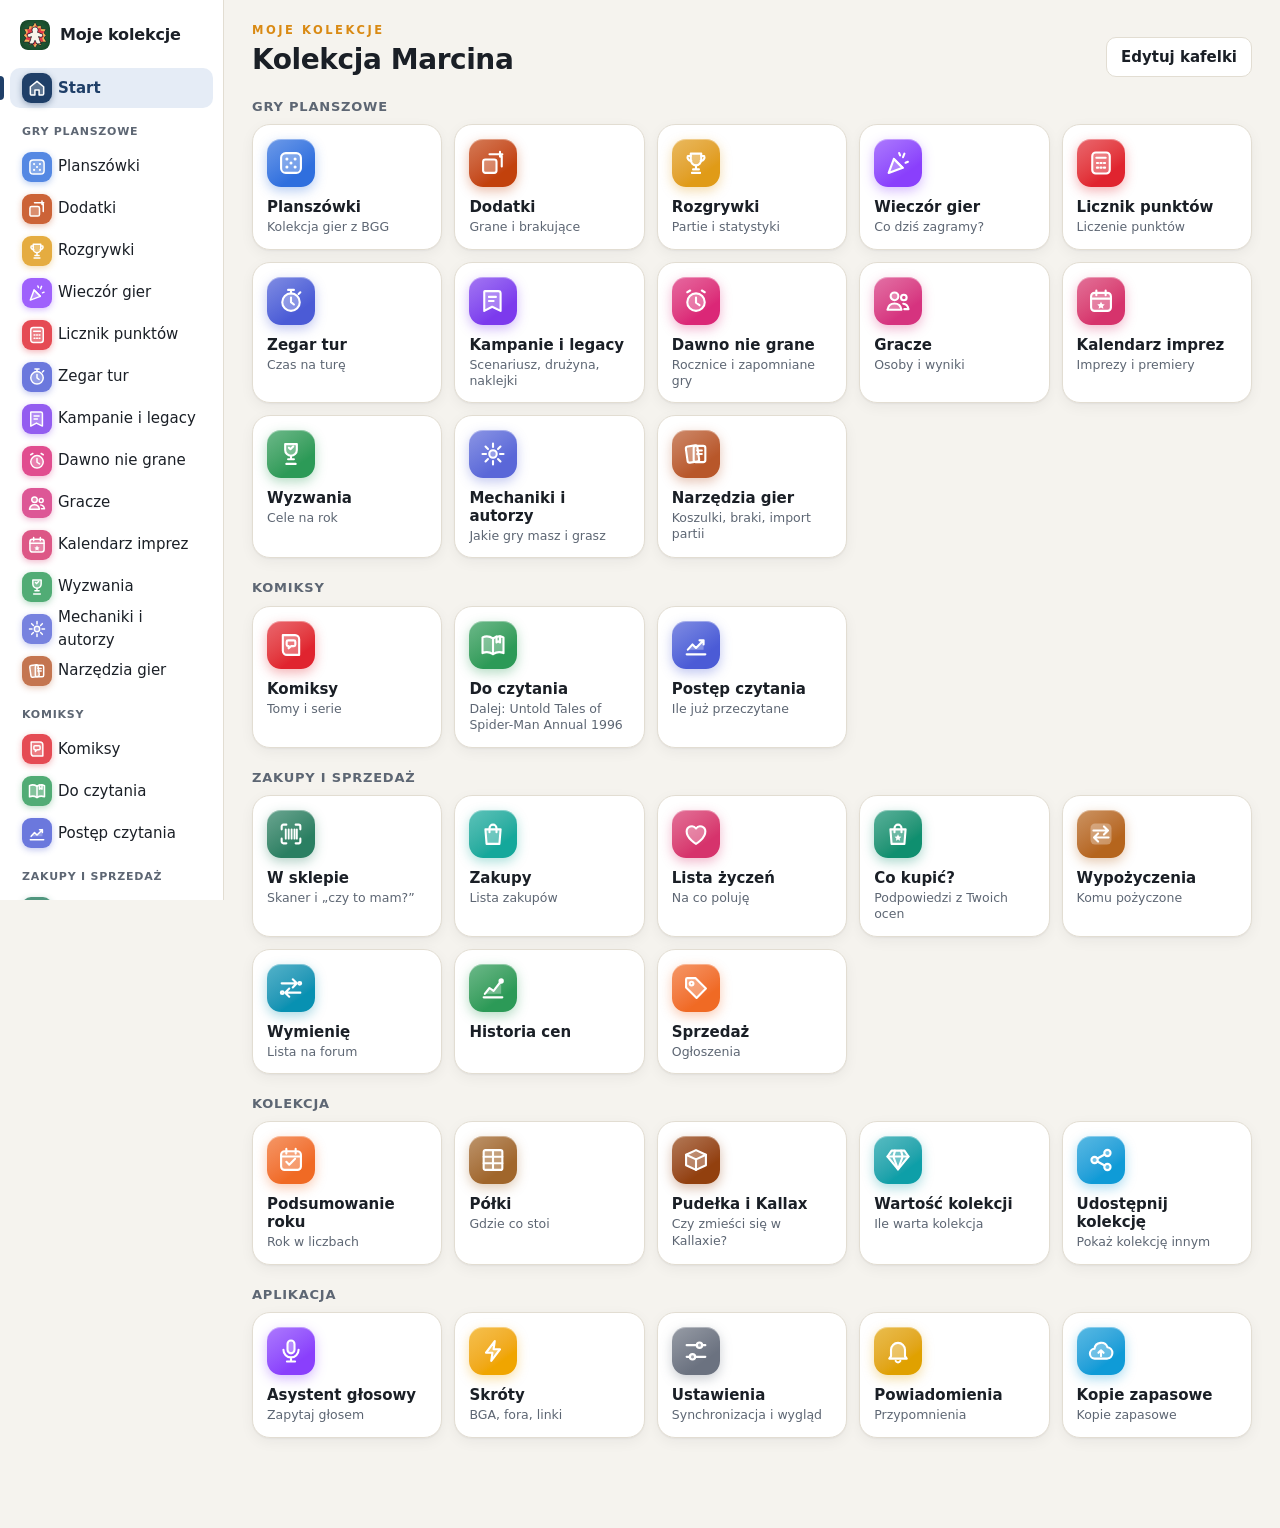
==== index.html @ d9ae36c5 "Półki: regały Anety i rozmieszczenie gier ze zdjęć (235 pudełek, 73 nowe gry) Co-Authored-By: Claude" ====
<!doctype html>
<html lang="pl">
<head>
<meta charset="utf-8">
<meta name="viewport" content="width=device-width, initial-scale=1, viewport-fit=cover">
<title>Moje kolekcje</title>
<meta name="theme-color" content="#1f3a5f">
<link rel="manifest" href="manifest.webmanifest">
<link rel="icon" href="icons/icon.svg" type="image/svg+xml">
<link rel="apple-touch-icon" href="icons/icon-192.png">
<link rel="stylesheet" href="style.css">
<script>/* Wygląd z Ustawień (core/wyglad.js): styl ikon i motyw, ustawiane przed narysowaniem strony */
try{var w=JSON.parse(localStorage.getItem('wyglad')||'{}'),h=document.documentElement;h.dataset.ikony=w.ikony||'kolor';if(w.motyw==='light'||w.motyw==='dark')h.dataset.theme=w.motyw;if(w.splash==='0')h.dataset.splash='0';}catch(e){document.documentElement.dataset.ikony='kolor';}</script>
</head>
<body>
<!-- Ekran startowy (core/splash.js): znika po 2 s -->
<div id="splash" aria-hidden="true">
  <div class="sp-wall"></div>
  <div class="sp-shade"></div>
  <div class="sp-title"><small>Moje kolekcje</small><h1><span>Kolekcja</span> <b>Marcina</b></h1><p class="sp-cnt">planszówki · komiksy</p></div>
</div>
<div id="app">
  <nav id="nav"></nav>
  <main id="main"><p class="muted">Ładowanie…</p></main>
</div>
<div id="toast"></div>

<!-- Rdzeń -->
<script src="core/ikony.js"></script>
<script src="core/db.js"></script>
<script src="core/app.js"></script>
<script src="core/sync.js"></script>
<script src="core/start.js"></script>
<script src="core/lista.js"></script>
<script src="core/okladki.js"></script>
<!-- Moduły (każdy wątek dopisuje swój plik poniżej) -->
<script src="moduly/planszowki/dane-bgg.js"></script>
<script src="moduly/tytuly/dane-tytuly.js"></script>
<script src="moduly/tytuly/tytuly.js"></script>
<script src="moduly/planszowki/planszowki.js"></script>
<script src="moduly/planszowki/bgg-dane.js"></script>
<script src="moduly/sprzedaz/sprzedaz.js"></script>
<script src="moduly/sprzedaz/sprzedaz-ui.js"></script>
<script src="moduly/komiksy/komiksy.js"></script>
<script src="moduly/komiksy/zapowiedzi.js"></script>
<script src="moduly/wieczor/dane-gracze.js"></script>
<script src="moduly/wieczor/wieczor.js"></script>
<script src="moduly/wieczor/kto-zaczyna.js"></script>
<script src="moduly/postep/postep.js"></script>
<script src="moduly/kopia/kopia.js"></script>
<script src="moduly/sklep/skaner.js"></script>
<script src="moduly/sklep/sklep.js"></script>
<script src="moduly/wypozyczenia/wypozyczenia.js"></script>
<script src="moduly/wartosc/wyceny.js"></script>
<script src="moduly/wartosc/wartosc.js"></script>
<script src="moduly/skroty/skroty.js"></script>
<script src="moduly/gracze/wspolne.js"></script>
<script src="moduly/gracze/gracze.js"></script>
<script src="moduly/licznik/licznik.js"></script>
<script src="moduly/zegar/zegar.js"></script>
<script src="moduly/wyzwania/wyzwania.js"></script>
<script src="moduly/podsumowanie/podsumowanie.js"></script>
<script src="moduly/polki/polki.js"></script>
<script src="moduly/polki/zdjecia.js"></script>
<script src="moduly/polki/uklad.js"></script>
<script src="moduly/wishlista/wishlista.js"></script>
<script src="moduly/powiadomienia/powiadomienia.js"></script>
<script src="moduly/widzet/widzet.js"></script>
<script src="moduly/kalendarz/kalendarz.js"></script>
<script src="moduly/przy-grze/rozmiary.js"></script>
<script src="moduly/przy-grze/aparat.js"></script>
<script src="moduly/przy-grze/import-partii.js"></script>
<script src="moduly/przy-grze/przy-grze.js"></script>
<script src="moduly/historia/historia.js"></script>
<script src="moduly/udostepnij/udostepnij.js"></script>
<script src="moduly/asystent/asystent.js"></script>
<script src="moduly/gry-plus/dane-gry.js"></script>
<script src="moduly/gry-plus/wspolne.js"></script>
<script src="moduly/gry-plus/rekomendacje.js"></script>
<script src="moduly/gry-plus/dodatki.js"></script>
<script src="moduly/gry-plus/kampanie.js"></script>
<script src="moduly/gry-plus/wymiana.js"></script>
<script src="moduly/gry-plus/przypomnienia.js"></script>
<script src="moduly/gry-plus/pudelka.js"></script>
<script src="moduly/gry-plus/ciemny-stol.js"></script>
<!-- /Moduły -->
<script src="core/wyglad.js"></script>
<script src="core/splash.js"></script>
<script src="core/przewijanie.js"></script>
<script>App.start();</script>
</body>
</html>
---- style.css ----
/* Moje kolekcje – wspólny wygląd (system projektowy).
 * Kolory i rozmiary są w zmiennych poniżej – moduły używają klas: card, row, primary, ghost,
 * muted, grid, tile, list/li, chip, badge, toolbar, seg, tabs, stats/stat, tbl, empty.
 * Na końcu pliku jest „warstwa ujednolicająca” dla stylów wstrzykiwanych przez moduły
 * (kx-* w komiksach, .spr w sprzedaży), żeby wszystko wyglądało spójnie i działało w trybie ciemnym. */
:root {
  --bg: #f5f3ee; --surface: #ffffff; --surface2: #efece5; --text: #1a1f26; --muted: #5d6673; --line: #e2ddd2;
  --accent: #1f3f68; --accent-soft: #e5ecf6; --on-accent: #ffffff;
  --accent-2: #d98a14; --accent-2-soft: #fbefd9;
  --ok: #2c7a47; --ok-soft: #d3ebc2; --on-ok: #ffffff; --bad: #b3412e; --bad-soft: #f7e1dc;
  --radius: 14px; --radius-s: 10px;
  --shadow: 0 1px 2px rgba(20,25,35,.05), 0 4px 14px rgba(20,25,35,.05);
  --shadow-lg: 0 10px 40px rgba(20,25,35,.18);
  --tap: 40px; --nav-h: 64px;
  color-scheme: light;
}
@media (prefers-color-scheme: dark) {
  :root:not([data-theme="light"]) {
    --bg: #12161b; --surface: #1b2129; --surface2: #242c36; --text: #ebe8e1; --muted: #9ea7b2; --line: #2f3843;
    --accent: #8fb6e8; --accent-soft: #23344a; --on-accent: #0f1620;
    --accent-2: #f0b45a; --accent-2-soft: #3a2f1c;
    --ok: #6cc890; --ok-soft: #22402c; --on-ok: #0d1f14; --bad: #ec8470; --bad-soft: #43251f;
    --shadow: 0 1px 2px rgba(0,0,0,.3); --shadow-lg: 0 10px 40px rgba(0,0,0,.5);
    color-scheme: dark;
  }
}
:root[data-theme="dark"] {
  --bg: #12161b; --surface: #1b2129; --surface2: #242c36; --text: #ebe8e1; --muted: #9ea7b2; --line: #2f3843;
  --accent: #8fb6e8; --accent-soft: #23344a; --on-accent: #0f1620;
  --accent-2: #f0b45a; --accent-2-soft: #3a2f1c;
  --ok: #6cc890; --ok-soft: #22402c; --on-ok: #0d1f14; --bad: #ec8470; --bad-soft: #43251f;
  --shadow: 0 1px 2px rgba(0,0,0,.3); --shadow-lg: 0 10px 40px rgba(0,0,0,.5);
  color-scheme: dark;
}
@media (pointer: coarse) { :root { --tap: 44px; } }

* { box-sizing: border-box; }
html, body { margin: 0; height: 100%; }
body { background: var(--bg); color: var(--text); font: 15px/1.5 system-ui, -apple-system, "Segoe UI", Roboto, sans-serif; -webkit-font-smoothing: antialiased; -webkit-tap-highlight-color: transparent; }
:focus-visible { outline: 2px solid var(--accent); outline-offset: 2px; }

/* ---------- Układ i nawigacja ---------- */
#app { display: flex; min-height: 100%; }
#nav { display: flex; flex-direction: column; gap: 2px; padding: 14px 10px; background: var(--surface); border-right: 1px solid var(--line); width: 224px; position: sticky; top: 0; height: 100vh; overflow-y: auto; flex-shrink: 0; }
#nav .brand { display: flex; align-items: center; gap: 10px; padding: 6px 10px 16px; font-weight: 700; font-size: 16px; letter-spacing: -.01em; }
#nav .brand img { width: 30px; height: 30px; border-radius: 8px; }
#nav .sep { height: 1px; background: var(--line); margin: 8px 10px; }
#nav .sep + button { margin-top: 0; }
#nav .bottom { margin-top: auto; }
#nav button { display: flex; align-items: center; justify-content: flex-start; gap: 12px; border: 0; background: none; color: var(--text); min-height: var(--tap); padding: 8px 12px; border-radius: var(--radius-s); font: inherit; font-weight: 500; cursor: pointer; text-align: left; position: relative; }
#nav button:hover { background: var(--surface2); }
#nav button.active { background: var(--accent-soft); color: var(--accent); font-weight: 650; }
#nav button.active::before { content: ""; position: absolute; left: -10px; top: 8px; bottom: 8px; width: 4px; border-radius: 0 4px 4px 0; background: var(--accent); }
#nav .ico { font-size: 18px; width: 24px; text-align: center; flex-shrink: 0; }
#nav .lab-s, #nav .more, #nav .more-sheet { display: none; }
#main { flex: 1; min-width: 0; padding: 22px 28px 90px; max-width: 1280px; margin: 0 auto; }

@media (max-width: 760px) {
  #app { flex-direction: column; }
  #nav { flex-direction: row; position: fixed; bottom: 0; top: auto; left: 0; right: 0; width: 100%; height: auto; border-right: 0; border-top: 1px solid var(--line); padding: 6px 6px calc(6px + env(safe-area-inset-bottom)); z-index: 30; overflow: visible; gap: 0; background: color-mix(in srgb, var(--surface) 92%, transparent); backdrop-filter: blur(12px); -webkit-backdrop-filter: blur(12px); }
  #nav .brand, #nav .sep, #nav > button.sec { display: none; }
  #nav .more { display: flex; }
  #nav > button { flex: 1 1 0; justify-content: center; flex-direction: column; gap: 2px; padding: 4px 2px; min-height: 52px; font-size: 11.5px; font-weight: 500; align-items: center; justify-content: center; border-radius: 12px; min-width: 0; }
  #nav > button .lab { display: none; }
  #nav > button .lab-s { display: block; white-space: nowrap; overflow: hidden; text-overflow: ellipsis; max-width: 100%; }
  #nav > button .ico { font-size: 21px; width: auto; line-height: 1.1; padding: 2px 14px; border-radius: 999px; transition: background .15s; }
  #nav > button.active { background: none; color: var(--accent); font-weight: 700; }
  #nav > button.active::before { display: none; }
  #nav > button.active .ico { background: var(--accent-soft); }
  #nav > button:hover { background: none; }
  #nav.open .more-sheet { display: grid; }
  #nav .more-sheet { position: fixed; left: 10px; right: 10px; bottom: calc(var(--nav-h) + 10px + env(safe-area-inset-bottom)); grid-template-columns: repeat(3, 1fr); gap: 6px; padding: 10px; background: var(--surface); border: 1px solid var(--line); border-radius: 18px; box-shadow: var(--shadow-lg); }
  #nav .more-sheet button { flex-direction: column; gap: 4px; align-items: center; padding: 12px 4px; font-size: 13px; min-height: 72px; background: var(--surface2); }
  #nav .more-sheet button.active { background: var(--accent-soft); }
  #nav .more-sheet button.active::before { display: none; }
  #nav .more-sheet .ico { font-size: 24px; }
  #main { padding: 14px 14px calc(96px + env(safe-area-inset-bottom)); margin: 0; width: 100%; }
}

/* ---------- Typografia ---------- */
h1, h2, h3 { margin: 0 0 10px; line-height: 1.2; letter-spacing: -.015em; }
#main h1, #main > h2:first-child, #main > div > h2:first-child { font-size: 26px; font-weight: 750; }
h2 { font-size: 20px; margin-top: 18px; }
h3 { font-size: 16px; }
@media (max-width: 760px) { #main h1, #main > h2:first-child, #main > div > h2:first-child { font-size: 22px; } }
a { color: var(--accent); }
.muted { color: var(--muted); }
.err { color: var(--bad); }

/* ---------- Kontrolki ---------- */
.card { background: var(--surface); border: 1px solid var(--line); border-radius: var(--radius); padding: 16px; box-shadow: var(--shadow); margin-bottom: 14px; }
.row { display: flex; flex-wrap: wrap; gap: 8px; align-items: center; }
.spacer { flex: 1; }
button, .btn { font: inherit; font-weight: 550; border: 1px solid var(--line); background: var(--surface); color: var(--text); min-height: var(--tap); padding: 7px 14px; border-radius: var(--radius-s); cursor: pointer; display: inline-flex; align-items: center; justify-content: center; gap: 6px; text-decoration: none; transition: background .12s, border-color .12s; }
button:hover, .btn:hover { border-color: color-mix(in srgb, var(--accent) 45%, var(--line)); background: var(--surface2); }
button:active { transform: translateY(1px); }
button:disabled { opacity: .5; cursor: default; }
button.primary, .btn.primary { background: var(--accent); border-color: var(--accent); color: var(--on-accent); }
button.primary:hover { background: color-mix(in srgb, var(--accent) 88%, black); }
button.ghost { background: none; }
button.danger { color: var(--bad); }
button.small { min-height: 32px; padding: 4px 10px; font-size: 13px; }
input, select, textarea { font: inherit; color: var(--text); background: var(--surface); border: 1px solid var(--line); border-radius: var(--radius-s); padding: 8px 11px; min-width: 0; min-height: var(--tap); }
input[type=checkbox], input[type=radio] { min-height: 0; accent-color: var(--ok); }
select { cursor: pointer; }
input:focus, select:focus, textarea:focus { outline: 2px solid var(--accent); outline-offset: -1px; }
input[type=search] { padding-left: 36px; background: var(--surface) url("data:image/svg+xml,%3Csvg xmlns='http://www.w3.org/2000/svg' width='16' height='16' viewBox='0 0 24 24' fill='none' stroke='%238a929c' stroke-width='2.4' stroke-linecap='round'%3E%3Ccircle cx='11' cy='11' r='7'/%3E%3Cpath d='m20 20-3.5-3.5'/%3E%3C/svg%3E") no-repeat 12px center; }

/* Pasek wyszukiwania i filtrów – przyklejony u góry przy przewijaniu */
.toolbar { display: flex; flex-wrap: wrap; gap: 8px; align-items: center; margin: 0 -4px 14px; padding: 8px 4px; position: sticky; top: 0; z-index: 10; background: var(--bg); }
.toolbar input[type=search] { flex: 1 1 240px; }
@media (max-width: 760px) {
  .toolbar { margin: 0 -14px 12px; padding: 8px 14px; gap: 6px; border-bottom: 1px solid var(--line); }
  .toolbar input[type=search] { flex: 1 1 100%; }
  .toolbar select { flex: 1 1 0; }
}
.seg { display: inline-flex; border: 1px solid var(--line); border-radius: var(--radius-s); overflow: hidden; background: var(--surface); }
.seg button { border: 0; border-radius: 0; padding: 7px 12px; min-height: calc(var(--tap) - 2px); }
.seg button.on { background: var(--accent); color: var(--on-accent); }
.chip { display: inline-block; padding: 2px 9px; border-radius: 999px; background: var(--surface2); font-size: 12px; color: var(--muted); }
.badge { display: inline-block; padding: 2px 8px; border-radius: 999px; font-size: 11.5px; font-weight: 650; line-height: 1.5; }
.badge.sale { background: var(--accent-2); color: #241a05; }
.badge.sold { background: var(--muted); color: var(--surface); }
.badge.exp { background: var(--surface2); color: var(--muted); }
.badge.wish { background: var(--accent); color: var(--on-accent); }

/* ---------- Kafelki i listy ---------- */
.grid { display: grid; grid-template-columns: repeat(auto-fill, minmax(150px, 1fr)); gap: 14px; }
@media (max-width: 760px) { .grid { grid-template-columns: repeat(3, minmax(0, 1fr)); gap: 8px; } }
.tile { background: var(--surface); border: 1px solid var(--line); border-radius: var(--radius); overflow: hidden; cursor: pointer; display: flex; flex-direction: column; box-shadow: var(--shadow); transition: transform .12s, box-shadow .12s; }
.tile:hover { transform: translateY(-2px); box-shadow: var(--shadow-lg); }
.tile .cov { aspect-ratio: 1; background: var(--surface2); display: flex; align-items: center; justify-content: center; overflow: hidden; position: relative; }
.tile .cov img { width: 100%; height: 100%; object-fit: contain; }
.tile .cov .ph { font-size: 32px; opacity: .35; }
.tile .cov .badge { position: absolute; top: 6px; left: 6px; }
.tile .meta { padding: 8px 10px 10px; font-size: 13px; }
.tile .t { font-weight: 650; line-height: 1.25; display: -webkit-box; -webkit-line-clamp: 2; -webkit-box-orient: vertical; overflow: hidden; }
.tile .s { color: var(--muted); font-size: 12px; margin-top: 3px; }
@media (max-width: 760px) { .tile { border-radius: 12px; } .tile .meta { padding: 6px 8px 8px; font-size: 12px; } .tile .s { font-size: 11px; } .tile .cov .ph { font-size: 26px; } }
.list { background: var(--surface); border: 1px solid var(--line); border-radius: var(--radius); overflow: hidden; box-shadow: var(--shadow); }
.li { display: flex; align-items: center; gap: 12px; padding: 10px 14px; border-bottom: 1px solid var(--line); cursor: pointer; min-height: 60px; }
.li:last-child { border-bottom: 0; }
.li:hover { background: var(--surface2); }
.li img, .li .ph { width: 44px; height: 44px; object-fit: contain; border-radius: 8px; background: var(--surface2); flex-shrink: 0; display: flex; align-items: center; justify-content: center; }
.li .main { flex: 1; min-width: 0; }
.li .t { font-weight: 600; white-space: nowrap; overflow: hidden; text-overflow: ellipsis; }
.li .s { color: var(--muted); font-size: 13px; }
.li .num { text-align: right; font-variant-numeric: tabular-nums; min-width: 44px; font-weight: 600; }

/* ---------- Statystyki ---------- */
.stats { display: grid; grid-template-columns: repeat(auto-fill, minmax(150px, 1fr)); gap: 10px; margin-bottom: 14px; }
@media (max-width: 760px) { .stats { grid-template-columns: repeat(2, minmax(0, 1fr)); gap: 8px; } }
.stat { background: var(--surface); border: 1px solid var(--line); border-radius: var(--radius); padding: 14px; box-shadow: var(--shadow); }
.stat .v { font-size: 26px; font-weight: 750; font-variant-numeric: tabular-nums; letter-spacing: -.02em; line-height: 1.15; }
.stat .l { color: var(--muted); font-size: 13px; margin-top: 2px; }
table.tbl { width: 100%; border-collapse: collapse; font-size: 14px; }
table.tbl th, table.tbl td { padding: 9px 8px; border-bottom: 1px solid var(--line); text-align: left; }
table.tbl tr:hover td { background: var(--surface2); }
table.tbl th { color: var(--muted); font-weight: 650; font-size: 12px; text-transform: uppercase; letter-spacing: .04em; }
table.tbl td.n, table.tbl th.n { text-align: right; font-variant-numeric: tabular-nums; }
.bars { display: flex; align-items: flex-end; gap: 4px; height: 130px; padding-top: 8px; }
.bars .b { flex: 1; background: var(--accent); border-radius: 4px 4px 0 0; min-height: 2px; position: relative; opacity: .85; }
.bars .b:hover { opacity: 1; background: var(--accent-2); }
.bars-l { display: flex; gap: 4px; font-size: 10px; color: var(--muted); }
.bars-l span { flex: 1; text-align: center; overflow: hidden; }
.hbar { height: 8px; background: var(--surface2); border-radius: 4px; overflow: hidden; }
.hbar > i { display: block; height: 100%; background: var(--accent); border-radius: 4px; }

/* ---------- Karta szczegółów ---------- */
.detail { display: grid; grid-template-columns: 240px 1fr; gap: 22px; }
.detail .cover { width: 100%; aspect-ratio: 1; object-fit: contain; background: var(--surface2); border-radius: var(--radius); }
@media (max-width: 640px) { .detail { grid-template-columns: 1fr; gap: 14px; } .detail .cover { max-width: 200px; margin: 0 auto; display: block; } }
dl.kv { display: grid; grid-template-columns: max-content 1fr; gap: 6px 16px; margin: 0; }
dl.kv dt { color: var(--muted); }
dl.kv dd { margin: 0; font-weight: 500; }
.tabs { display: flex; gap: 2px; border-bottom: 1px solid var(--line); margin-bottom: 16px; overflow-x: auto; scrollbar-width: none; }
.tabs button { border: 0; border-bottom: 3px solid transparent; border-radius: 0; background: none; padding: 8px 14px; white-space: nowrap; color: var(--muted); }
.tabs button:hover { background: none; color: var(--text); }
.tabs button.on { border-bottom-color: var(--accent); color: var(--accent); font-weight: 700; }
.stars { color: var(--accent-2); letter-spacing: 1px; }

/* ---------- Okna dialogowe (na telefonie wysuwane od dołu) ---------- */
dialog.dlg { border: 1px solid var(--line); border-radius: 18px; padding: 0; background: var(--surface); color: var(--text); width: min(540px, 94vw); max-height: 90vh; box-shadow: var(--shadow-lg); }
dialog.dlg::backdrop { background: rgba(10,14,20,.45); backdrop-filter: blur(2px); }
dialog.dlg form { padding: 20px; display: flex; flex-direction: column; gap: 12px; }
dialog.dlg h3 { font-size: 18px; }
dialog.dlg label { display: flex; flex-direction: column; gap: 5px; font-size: 13px; font-weight: 600; color: var(--muted); }
dialog.dlg label.chk { flex-direction: row; align-items: center; gap: 10px; }
dialog.dlg label input, dialog.dlg label select, dialog.dlg label textarea { color: var(--text); font-size: 16px; font-weight: 400; }
dialog.dlg label input[type=checkbox] { width: 20px; height: 20px; }
.dlg-btns { display: flex; justify-content: flex-end; gap: 8px; margin-top: 6px; position: sticky; bottom: 0; background: var(--surface); padding: 10px 0 2px; border-top: 1px solid var(--line); }
@media (max-width: 760px) {
  dialog.dlg { width: 100vw; max-width: 100vw; margin: auto 0 0; border-radius: 20px 20px 0 0; max-height: 92vh; border-bottom: 0; }
  dialog.dlg form { padding: 18px 16px calc(14px + env(safe-area-inset-bottom)); }
  .dlg-btns button { flex: 1; min-height: 48px; }
}
.pl-row { display: grid; grid-template-columns: 1fr 80px auto auto; gap: 6px; align-items: center; margin-bottom: 6px; }
.pl-row input[type=checkbox] { width: 20px; height: 20px; }
#toast { position: fixed; left: 50%; bottom: 84px; transform: translateX(-50%) translateY(20px); background: var(--text); color: var(--bg); padding: 11px 18px; border-radius: 12px; font-weight: 550; opacity: 0; pointer-events: none; transition: .2s; z-index: 100; max-width: 90vw; box-shadow: var(--shadow-lg); }
#toast.show { opacity: 1; transform: translateX(-50%); }
@media (max-width: 760px) { #toast { bottom: calc(var(--nav-h) + 24px + env(safe-area-inset-bottom)); } }
.empty { text-align: center; padding: 48px 16px; color: var(--muted); background: var(--surface); border: 1px dashed var(--line); border-radius: var(--radius); }

/* =====================================================================
 * Warstwa ujednolicająca dla stylów modułów (komiksy: kx-*, sprzedaż: .spr).
 * Selektory z #main, żeby wygrać ze stylami wstrzykiwanymi przez moduły.
 * ===================================================================== */
/* Komiksy */
#main .kx-bar { gap: 8px; margin: 0 -4px 10px; padding: 8px 4px; position: sticky; top: 0; z-index: 10; background: var(--bg); }
#main .kx-bar input[type=search], #main .kx-bar select { border: 1px solid var(--line); border-radius: var(--radius-s); background-color: var(--surface); color: var(--text); padding: 8px 11px; min-height: var(--tap); font-size: 15px; }
#main .kx-bar input[type=search] { padding-left: 36px; }
#main .kx-chips { gap: 6px; margin: 4px 0 12px; flex-wrap: nowrap; overflow-x: auto; scrollbar-width: none; padding-bottom: 2px; }
#main .kx-chips::-webkit-scrollbar { display: none; }
@media (min-width: 761px) { #main .kx-chips { flex-wrap: wrap; } }
#main .kx-chip { border: 1px solid var(--line); background: var(--surface); color: var(--text); border-radius: 999px; padding: 6px 14px; min-height: 36px; font-size: 13.5px; font-weight: 550; white-space: nowrap; flex-shrink: 0; }
#main .kx-chip:hover { border-color: var(--accent); }
#main .kx-chip.on { background: var(--accent); border-color: var(--accent); color: var(--on-accent); }
#main .kx-grid { grid-template-columns: repeat(auto-fill, minmax(128px, 1fr)); gap: 14px; }
@media (max-width: 760px) { #main .kx-grid { grid-template-columns: repeat(3, minmax(0, 1fr)); gap: 8px; } }
#main .kx-tile { border: 1px solid var(--line); border-radius: 12px; background: var(--surface); box-shadow: var(--shadow); transition: transform .12s, box-shadow .12s; }
#main .kx-tile:hover { transform: translateY(-2px); box-shadow: var(--shadow-lg); }
#main .kx-cov { border-radius: 0; font-size: 12px; line-height: 1.3; text-shadow: 0 1px 2px rgba(0,0,0,.25); }
#main .kx-det .kx-cov { border-radius: var(--radius); box-shadow: var(--shadow); }
#main .kx-tile .kx-t { padding: 7px 9px 9px; font-size: 12.5px; font-weight: 600; }
#main .kx-tile .kx-s { font-weight: 400; color: var(--muted); opacity: 1; }
#main .kx-b { background: var(--surface2); color: var(--muted); border-radius: 999px; padding: 1px 8px; font-weight: 650; font-size: 11px; }
#main .kx-b.own { background: var(--ok-soft); color: var(--ok); }
#main .kx-b.miss { background: var(--accent-2-soft); color: color-mix(in srgb, var(--accent-2) 70%, var(--text)); }
#main .kx-b.sale { background: var(--accent-2); color: #241a05; }
#main .kx-b.sold { background: var(--surface2); color: var(--muted); }
#main .kx-b.must { background: var(--bad-soft); color: var(--bad); }
#main .kx-b.skip { background: var(--surface2); color: var(--muted); }
#main .kx-row { gap: 12px; align-items: center; padding: 10px 12px; border-bottom: 1px solid var(--line); background: var(--surface); }
#main .kx-row:first-child { border-top-left-radius: var(--radius-s); border-top-right-radius: var(--radius-s); }
#main .kx-row input[type=checkbox] { width: 24px; height: 24px; accent-color: var(--ok); cursor: pointer; }
#main .kx-row button { min-height: 38px; min-width: 42px; padding: 4px 10px; }
#main .kx-row.read { background: var(--ok-soft); border-bottom-color: color-mix(in srgb, var(--ok) 25%, var(--ok-soft)); }
#main .kx-row.hdr { background: var(--accent-soft); color: var(--accent); font-weight: 700; position: sticky; top: 0; z-index: 2; }
#main .kx-row.note { font-size: 12.5px; color: var(--muted); opacity: 1; background: transparent; }
#main .kx-next { border: 0; border-radius: var(--radius); padding: 18px; margin: 4px 0 20px; background: var(--surface); box-shadow: var(--shadow); border-left: 6px solid var(--ok); }
#main .kx-next h3 { font-size: 22px; margin: 6px 0 8px; letter-spacing: -.015em; }
#main .kx-next + h3 { font-size: 13px; text-transform: uppercase; letter-spacing: .06em; color: var(--muted); margin: 8px 0 8px; }
#main .kx-prog { height: 12px; background: var(--surface2); border-radius: 999px; margin: 8px 0 4px; }
#main .kx-prog div { background: var(--ok); border-radius: 999px; min-width: 6px; }
#main .kx-det { grid-template-columns: minmax(140px, 240px) 1fr; gap: 22px; }
@media (max-width: 600px) { #main .kx-det { grid-template-columns: 1fr; } #main .kx-det .kx-cov { max-width: 200px; margin: 0 auto; } }
#main .kx-stars button { border: 1px solid var(--line); background: var(--surface); border-radius: 8px; min-width: 38px; min-height: 38px; color: var(--text); }
#main .kx-stars button.on { background: var(--accent-2); border-color: var(--accent-2); color: #241a05; }
#main .kx-muted { color: var(--muted); opacity: 1; font-size: 13.5px; }
#main .kx-btns { gap: 8px; margin: 14px 0 8px; }
#main .kx-btns button, #main .kx-btns a, #main .kx-btns label.btn { border: 1px solid var(--line) !important; background: var(--surface); color: var(--text); border-radius: var(--radius-s) !important; min-height: var(--tap); padding: 8px 14px !important; font-size: 14px !important; font-weight: 550; display: inline-flex; align-items: center; gap: 6px; }
#main .kx-btns .pri { background: var(--ok); border-color: var(--ok) !important; color: var(--on-ok); font-weight: 700; }
@media (max-width: 760px) {
  #main .kx-bar { position: static; margin: 0 0 8px; padding: 0; gap: 6px; }
  #main .kx-bar input[type=search] { flex: 1 1 100%; }
  #main .kx-bar select { flex: 1 1 calc(50% - 3px); }
  #main .kx-bar > button { flex: 1 1 100%; }
  #main .kx-chips { margin-left: -14px; margin-right: -14px; padding-left: 14px; padding-right: 14px; }
  #main .kx-next .kx-btns { display: grid; grid-template-columns: 1fr 1fr; }
  #main .kx-next .kx-btns .pri { grid-column: 1 / -1; min-height: 52px; font-size: 16px !important; }
  #main .kx-next .kx-btns button { justify-content: center; text-align: center; line-height: 1.2; }
}
@media (prefers-color-scheme: dark) { :root:not([data-theme="light"]) #main .kx-b { background: var(--surface2); color: var(--muted); } :root:not([data-theme="light"]) #main .kx-prog { background: var(--surface2); } }

/* Sprzedaż */
#main .spr { padding: 0; max-width: none; }
#main .spr .box { background: var(--surface); border: 1px solid var(--line); border-radius: var(--radius); padding: 16px; box-shadow: var(--shadow); }
#main .spr h3 { color: var(--muted); opacity: 1; }
#main .spr label { color: var(--muted); opacity: 1; font-weight: 600; }
#main .spr input, #main .spr select, #main .spr textarea { border: 1px solid var(--line); border-radius: var(--radius-s); background: var(--surface); color: var(--text); min-height: var(--tap); }
#main .spr .seg { border: 0; background: none; }
#main .spr .seg button { border: 1px solid var(--line); border-radius: 999px; background: var(--surface); min-height: 36px; }
#main .spr .seg button.on { background: var(--accent); border-color: var(--accent); color: var(--on-accent); }
#main .spr .btn { background: var(--accent); color: var(--on-accent); border: 1px solid var(--accent); border-radius: var(--radius-s); min-height: var(--tap); }
#main .spr .btn.ghost { background: var(--surface); color: var(--text); border: 1px solid var(--line); }
#main .spr .stat { background: var(--surface); border: 1px solid var(--line); border-radius: var(--radius); padding: 14px; box-shadow: var(--shadow); }
#main .spr .stat b { font-size: 24px; letter-spacing: -.02em; }
#main .spr .stat span { color: var(--muted); opacity: 1; font-size: 13px; }
#main .spr .price { border: 1px solid var(--line); background: var(--surface); border-radius: var(--radius-s); }
#main .spr .price.on { outline: 2px solid var(--accent); background: var(--accent-soft); }
#main .spr .pre, #main .spr pre, #main .spr .ttl { border: 1px solid var(--line); border-radius: var(--radius-s); background: var(--surface); }
#main .spr .item { border-top: 1px solid var(--line); padding: 12px 4px; }
#main .spr .item:hover { background: var(--surface2); }
#main .spr .pill { border: 1px solid var(--line); }
#main .spr .warn { background: var(--accent-2-soft); }
@media (max-width: 760px) { #main .spr .acts .btn { flex: 1 1 100%; text-align: center; } }

/* Nagłówek z przyciskami (np. „Planszówki  [+ Rozgrywka] [+ Gra]”) na telefonie */
@media (max-width: 760px) {
  #main > .row:first-child { row-gap: 10px; }
  #main > .row:first-child > .muted { flex: 1 1 auto; font-size: 13px; }
  #main > .row:first-child > .spacer { display: none; }
  #main > .row:first-child > button { flex: 1 1 0; min-height: 46px; }
}

/* Planszówki: przycisk „BGG ↗” na kafelku i w wierszu listy */
.pl-bgg { position: absolute; right: 6px; bottom: 6px; padding: 3px 8px; font-size: 12px; font-weight: 600; border-radius: 999px; background: var(--surface); color: var(--accent); border: 1px solid var(--line); box-shadow: var(--shadow); cursor: pointer; z-index: 2; line-height: 1.2; }
.pl-bgg:hover { background: var(--accent); color: var(--surface); }
.pl-bgg.pl-bgg-li { position: static; flex-shrink: 0; margin-left: 6px; box-shadow: none; }
/* przytrzymanie okładki = szybka partia (planszowki.js): bez menu „zapisz obraz” i zaznaczania, delikatne wciśnięcie */
.pl-lista [data-id] { -webkit-touch-callout: none; -webkit-user-select: none; user-select: none; }
.pl-lista [data-id] img { -webkit-user-drag: none; }
.pl-lista [data-id].pl-hold { transform: scale(.96); transition: transform .6s ease; }

/* Planszówki: wyszukiwarka gry w oknie rozgrywki (lista pod polem, nie nakłada się na inne pola) */
.pl-gres { display: flex; flex-direction: column; gap: 2px; max-height: 260px; overflow-y: auto; margin-top: 4px; }
.pl-gres:empty { display: none; }
.pl-gopt { display: flex; align-items: center; justify-content: flex-start; gap: 10px; text-align: left; padding: 6px 8px; border-radius: 8px; border: 1px solid var(--line); background: var(--surface); width: 100%; }
.pl-gopt:hover { border-color: var(--accent); }
.pl-gopt img, .pl-gopt .ph { width: 36px; height: 36px; object-fit: contain; flex-shrink: 0; border-radius: 6px; background: var(--surface2); display: inline-flex; align-items: center; justify-content: center; }
.pl-gopt span { display: flex; flex-direction: column; min-width: 0; }
.pl-gopt small { color: var(--muted); font-size: 12px; }
.pl-gnote { font-size: 12px; color: var(--muted); padding: 6px 2px 2px; }

/* ---------- Ikony zakładek (core/ikony.js) ---------- */
#nav .ico svg.ic { width: 22px; height: 22px; display: block; margin: 0 auto; }
#nav .ico svg.ic .f { fill: currentColor; fill-opacity: .14; }
#nav button.active .ico svg.ic .f { fill-opacity: .32; }
#nav button:not(.active) .ico { color: var(--muted); }
#nav button:not(.active):hover .ico { color: var(--text); }
html[data-ikony="kontur"] #nav .ico svg.ic .f { fill-opacity: 0; }
html[data-ikony="wypelnione"] #nav .ico svg.ic .f { fill-opacity: .14; }
html[data-ikony="kontur"] #nav button.active .ico svg.ic .f { fill-opacity: .22; }
/* wariant „kolor”: biały znak na kolorowym kafelku */
html[data-ikony="kolor"] #nav .ico svg.ic { width: 30px; height: 30px; padding: 5px; border-radius: 9px; background: var(--ik); color: #fff; box-shadow: 0 2px 6px color-mix(in srgb, var(--ik) 40%, transparent); }
html[data-ikony="kolor"] #nav .ico svg.ic .f { fill: #fff; fill-opacity: .28; }
html[data-ikony="kolor"] #nav button:not(.active) .ico { color: #fff; }
html[data-ikony="kolor"] #nav button:not(.active) .ico svg.ic { opacity: .82; }
@media (max-width: 760px) {
  #nav > button .ico { padding: 4px 16px; }
  html[data-ikony="kolor"] #nav > button .ico { padding: 2px 14px; }
  html[data-ikony="kolor"] #nav > button .ico svg.ic { width: 30px; height: 30px; }
  html[data-ikony="kolor"] #nav .more-sheet .ico svg.ic { width: 40px; height: 40px; padding: 7px; border-radius: 12px; }
  #nav > button .ico svg.ic { width: 24px; height: 24px; }
  #nav .more-sheet .ico svg.ic { width: 28px; height: 28px; }
}

/* ---------- Ekran startowy (core/splash.js) ---------- */
#splash { position: fixed; inset: 0; z-index: 1000; overflow: hidden; display: flex; align-items: center; justify-content: center; background: #0d1117; color: #fff; transition: opacity .55s ease, transform .55s ease; cursor: pointer; }
html[data-splash="0"] #splash { display: none; }
#splash.out { opacity: 0; transform: scale(1.06); pointer-events: none; }
/* Wariant A: ściana okładek z kolekcji */
#splash .sp-wall { position: absolute; inset: -35% -40%; display: flex; justify-content: center; gap: 10px; transform: rotate(-12deg); }
#splash .sp-col { flex: 0 0 var(--colw, 92px); display: flex; flex-direction: column; gap: 10px; animation: spUp 26s linear infinite; }
#splash .sp-col:nth-child(even) { animation-name: spDown; margin-top: -60px; }
@keyframes spUp { to { transform: translateY(-50%); } }
@keyframes spDown { from { transform: translateY(-50%); } to { transform: translateY(0); } }
#splash .sp-t { position: relative; aspect-ratio: 3 / 4; border-radius: 8px; overflow: hidden; flex-shrink: 0; box-shadow: 0 6px 18px rgba(0,0,0,.45); background: #fff; }
#splash .sp-t img { width: 100%; height: 100%; object-fit: cover; display: block; }
#splash .sp-t:not(.ok) { visibility: hidden; }
#splash .sp-shade { position: absolute; inset: 0; background: radial-gradient(ellipse 75% 45% at 50% 50%, rgba(13,17,23,.92) 0%, rgba(13,17,23,.7) 45%, rgba(13,17,23,.25) 100%); }
#splash .sp-title { position: relative; text-align: center; padding: 24px; animation: spIn .7s cubic-bezier(.2,.8,.2,1) both; }
#splash .sp-title small { display: block; font: 800 12px/1 system-ui, sans-serif; letter-spacing: .32em; text-transform: uppercase; color: #f0b45a; margin-bottom: 12px; }
#splash .sp-title h1 { margin: 0; font: 900 clamp(40px, 11vw, 76px)/.95 system-ui, -apple-system, "Segoe UI", Roboto, sans-serif; letter-spacing: -.03em; text-shadow: 0 4px 30px rgba(0,0,0,.6); }
#splash .sp-title h1 span { display: block; font-weight: 300; font-size: .62em; letter-spacing: .01em; opacity: .92; }
#splash .sp-title h1 b { background: linear-gradient(90deg, #ff5a4e, #f0b45a 55%, #6fb3ff); -webkit-background-clip: text; background-clip: text; color: transparent; }
#splash .sp-title p { margin: 14px 0 0; font: 600 14px/1.3 system-ui, sans-serif; color: rgba(255,255,255,.75); letter-spacing: .02em; }
@keyframes spIn { from { opacity: 0; transform: translateY(14px) scale(.96); } }
@media (prefers-reduced-motion: reduce) { #splash .sp-col { animation: none; } }

/* ---------- Ustawienia › Wygląd (core/wyglad.js) ---------- */
.wy-lab { font-size: 13px; font-weight: 650; color: var(--muted); margin: 2px 0 8px; }
.wy-opts { display: grid; grid-template-columns: repeat(3, minmax(0, 1fr)); gap: 8px; margin-bottom: 16px; }
.wy-opt { flex-direction: column; gap: 8px; padding: 12px 6px; font-size: 13px; min-height: 92px; }
.wy-opt.on { border-color: var(--accent); background: var(--accent-soft); color: var(--accent); box-shadow: inset 0 0 0 1px var(--accent); }
.wy-prev { display: flex; gap: 6px; color: var(--accent); }
.wy-prev svg.ic { width: 26px; height: 26px; }
.wy-prev svg.ic .f { fill: currentColor; fill-opacity: .16; }
.wy-prev[data-ikony="kontur"] svg.ic .f { fill-opacity: 0; }
.wy-prev[data-ikony="kolor"] svg.ic { padding: 4px; border-radius: 8px; background: var(--ik); color: #fff; }
.wy-prev[data-ikony="kolor"] svg.ic .f { fill: #fff; fill-opacity: .28; }
.wy-seg { display: flex; width: 100%; }
.wy-seg button { flex: 1; }
.wy-n { white-space: nowrap; }
.wy-n b { color: var(--muted); margin-right: 2px; }
.wy-opt.on .wy-n b { color: inherit; }
.wy-hint { font-size: 13px; margin: 10px 0 0; }

/* ---------- Komunikaty aplikacji (core/app.js: ui.confirm, błędy zakładek) ---------- */
dialog.dlg-pyt { width: min(420px, 94vw); }
dialog.dlg-pyt .dlg-msg { font-size: 16px; line-height: 1.45; color: var(--text); white-space: pre-line; }
dialog.dlg-pyt .dlg-btns { border-top: 0; padding-top: 4px; }
div.err { padding: 18px; border: 1px solid var(--line); border-radius: 14px; background: var(--surface); display: flex; flex-direction: column; gap: 10px; align-items: flex-start; }
div.err p { color: var(--text); }

/* ---------- Start: ekran główny z kafelkami (core/start.js) ---------- */
.st-head { display: flex; align-items: flex-end; gap: 12px; margin-bottom: 16px; }
.st-head > div { flex: 1; min-width: 0; }
.st-head small { display: block; font-size: 11.5px; font-weight: 800; letter-spacing: .22em; text-transform: uppercase; color: var(--accent-2); margin-bottom: 4px; }
#main .st-head h1 { margin: 0; font-size: 28px; }
.st-hint { font-size: 13px; margin: -6px 0 12px; }
.st-sub { margin: 22px 0 10px; font-size: 13px; text-transform: uppercase; letter-spacing: .06em; color: var(--muted); }
.st-grid { display: grid; grid-template-columns: repeat(auto-fill, minmax(168px, 1fr)); gap: 12px; }
.st-tile { position: relative; display: flex; flex-direction: column; align-items: flex-start; gap: 3px; padding: 14px 14px 13px; background: var(--surface); border: 1px solid var(--line); border-radius: 18px; box-shadow: var(--shadow); cursor: pointer; text-align: left; transition: transform .12s, box-shadow .12s, border-color .12s; -webkit-user-select: none; user-select: none; }
.st-tile:hover { transform: translateY(-2px); box-shadow: var(--shadow-lg); border-color: color-mix(in srgb, var(--ik) 45%, var(--line)); }
.st-tile:active { transform: scale(.98); }
.st-tile b { font-size: 15px; line-height: 1.2; margin-top: 8px; }
.st-tile small { font-size: 12.5px; color: var(--muted); line-height: 1.3; display: -webkit-box; -webkit-line-clamp: 2; -webkit-box-orient: vertical; overflow: hidden; }
.st-ic { display: flex; }
.st-ic svg.ic { width: 48px; height: 48px; padding: 10px; border-radius: 14px; color: var(--ik); background: color-mix(in srgb, var(--ik) 13%, var(--surface)); }
.st-ic svg.ic .f { fill: currentColor; fill-opacity: .2; }
html[data-ikony="kontur"] .st-ic svg.ic .f { fill-opacity: 0; }
html[data-ikony="kolor"] .st-ic svg.ic { color: #fff; background: linear-gradient(145deg, color-mix(in srgb, var(--ik) 70%, #fff), var(--ik) 70%); box-shadow: 0 4px 12px color-mix(in srgb, var(--ik) 35%, transparent), inset 0 1px 0 rgba(255,255,255,.35); }
html[data-ikony="kolor"] .st-ic svg.ic .f { fill: #fff; fill-opacity: .3; }
.st-emo { width: 48px; height: 48px; display: flex; align-items: center; justify-content: center; font-size: 26px; border-radius: 14px; background: var(--surface2); }
.st-tile.edit { animation: stWiggle .5s ease-in-out infinite alternate; cursor: default; }
.st-tile.edit:nth-child(even) { animation-delay: -.25s; }
@keyframes stWiggle { from { transform: rotate(-.8deg); } to { transform: rotate(.8deg); } }
.st-off .st-tile { opacity: .6; border-style: dashed; animation: none; cursor: pointer; }
.st-ctl { position: absolute; top: -7px; right: -7px; display: flex; z-index: 2; }
.st-mvs { display: flex; gap: 6px; margin-top: 8px; width: 100%; }
.st-mvs .st-mv { flex: 1; height: 32px; border-radius: 10px; display: flex; align-items: center; justify-content: center; font-size: 20px; font-weight: 800; background: var(--surface2); border: 1px solid var(--line); cursor: pointer; }
.st-mvs .st-mv[data-off] { opacity: .3; cursor: default; }
.st-ctl span { width: 30px; height: 30px; border-radius: 999px; display: flex; align-items: center; justify-content: center; font-size: 16px; font-weight: 800; background: var(--surface2); color: var(--text); border: 1px solid var(--line); cursor: pointer; }
.st-ctl span[hidden] { display: none; }
.st-ctl .st-del { background: var(--bad); color: #fff; border-color: var(--bad); font-size: 13px; }
.st-ctl .st-add { background: var(--ok); color: #fff; border-color: var(--ok); }
@media (max-width: 760px) {
  .st-grid { grid-template-columns: repeat(3, minmax(0, 1fr)); gap: 8px; }
  .st-tile { padding: 12px 8px 10px; align-items: center; text-align: center; border-radius: 16px; }
  .st-tile b { font-size: 12.5px; margin-top: 6px; }
  .st-tile small { font-size: 10.5px; }
  .st-ic svg.ic, .st-emo { width: 46px; height: 46px; }
  .st-ctl { top: -6px; right: -6px; }
  .st-mvs .st-mv { height: 30px; }
  .st-ctl span { width: 26px; height: 26px; font-size: 14px; }
  .st-head button { min-height: 38px; padding: 6px 12px; font-size: 13.5px; }
  #nav .more-sheet { max-height: 62vh; overflow-y: auto; }
}
@media (prefers-reduced-motion: reduce) { .st-tile.edit { animation: none; } }

/* ===== Przegląd UX (działy menu, pola wyboru, przyciski pływające) ===== */
/* działy w bocznym menu i w „Więcej” */
#nav .nav-h { margin: 14px 12px 4px; font-size: 11px; font-weight: 700; letter-spacing: .07em; text-transform: uppercase; color: var(--muted); }
#nav .brand + .nav-h { margin-top: 6px; }
#nav .ms-h { display: none; }
@media (max-width: 760px) {
  #nav > .nav-h { display: none; }
  #nav.open .more-sheet .ms-h { display: block; grid-column: 1 / -1; margin: 8px 4px 0; font-size: 11px; font-weight: 700; letter-spacing: .07em; text-transform: uppercase; color: var(--muted); }
  #nav.open .more-sheet .ms-h:first-child { margin-top: 0; }
}
/* pola wyboru: większe i tekst zawsze obok kwadracika, cały wiersz klikalny */
#main input[type=checkbox], #main input[type=radio] { width: 20px; height: 20px; flex: 0 0 auto; margin: 0; }
#main label.row:has(> input[type=checkbox]), #main label.row:has(> input[type=radio]), #main label.chk { display: flex; flex-wrap: nowrap; align-items: center; gap: 10px; min-height: 40px; cursor: pointer; }
#main label.chk { margin: 2px 0; }
/* tytuł zakładki: h2 na górze ekranu wygląda jak h1 w innych zakładkach */
#main > h2:first-child, #main > div:first-child > h2:first-child { font-size: 24px; margin-top: 0; }
/* telefon: miejsce pod treścią na przyciski pływające, chowanie ich przy przewijaniu w dół */
@media (max-width: 760px) {
  #main { padding-bottom: calc(150px + env(safe-area-inset-bottom)) !important; }
  #sk-fab, #as-fab { transition: transform .25s ease, opacity .25s ease; }
  body.fab-schowane #sk-fab, body.fab-schowane #as-fab { transform: translateY(170px); opacity: 0; pointer-events: none; }
}
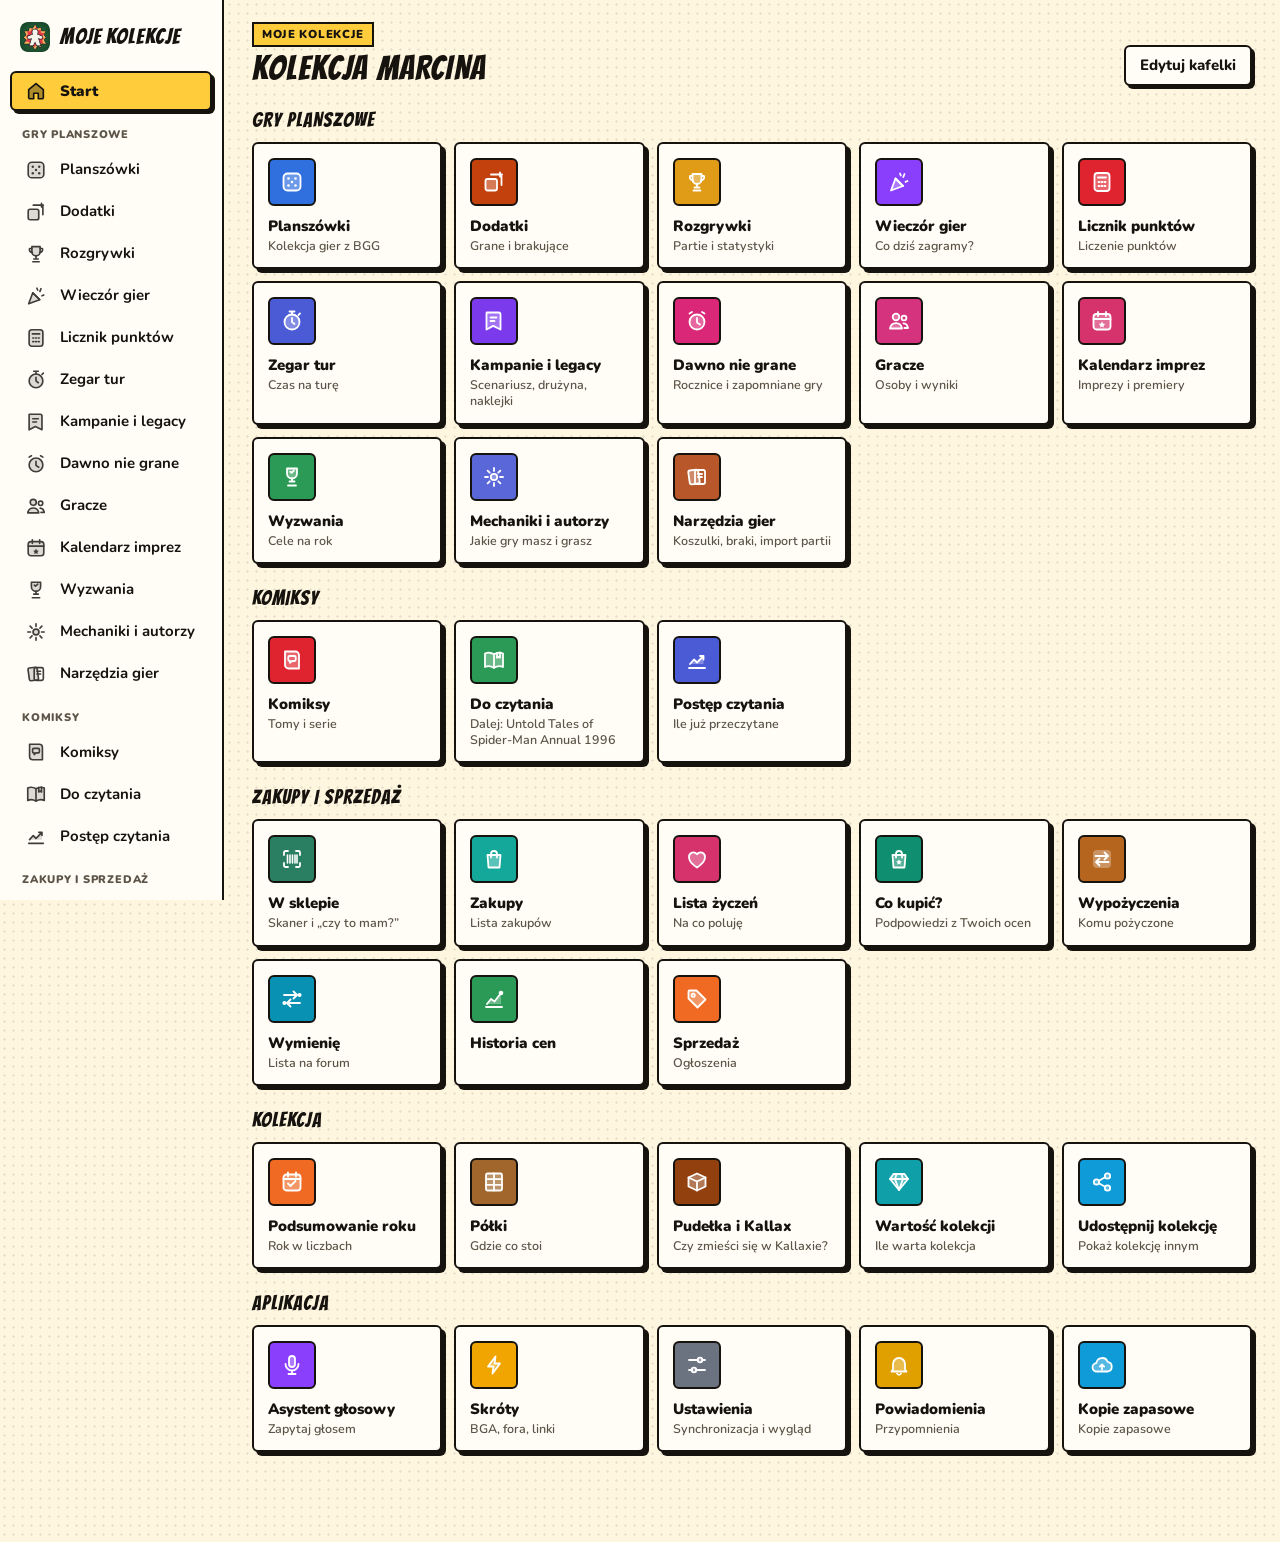
==== commit f47a447f: "Wygląd „Kadr” (komiksowy, dzień i noc) z animacją KLIK po przeczytaniu - motyw-kadr.css: papier z ra" ====
--- a/index.html
+++ b/index.html
@@ -9,8 +9,9 @@
 <link rel="icon" href="icons/icon.svg" type="image/svg+xml">
 <link rel="apple-touch-icon" href="icons/icon-192.png">
 <link rel="stylesheet" href="style.css">
+<link rel="stylesheet" href="motyw-kadr.css">
 <script>/* Wygląd z Ustawień (core/wyglad.js): styl ikon i motyw, ustawiane przed narysowaniem strony */
-try{var w=JSON.parse(localStorage.getItem('wyglad')||'{}'),h=document.documentElement;h.dataset.ikony=w.ikony||'kolor';if(w.motyw==='light'||w.motyw==='dark')h.dataset.theme=w.motyw;if(w.splash==='0')h.dataset.splash='0';}catch(e){document.documentElement.dataset.ikony='kolor';}</script>
+try{var w=JSON.parse(localStorage.getItem('wyglad')||'{}'),h=document.documentElement;h.dataset.ikony=w.ikony||'kolor';h.dataset.styl=w.styl||'kadr';if(w.motyw==='light'||w.motyw==='dark')h.dataset.theme=w.motyw;if(w.splash==='0')h.dataset.splash='0';}catch(e){document.documentElement.dataset.ikony='kolor';document.documentElement.dataset.styl='kadr';}</script>
 </head>
 <body>
 <!-- Ekran startowy (core/splash.js): znika po 2 s -->
@@ -39,6 +40,7 @@
 <script src="moduly/tytuly/tytuly.js"></script>
 <script src="moduly/planszowki/planszowki.js"></script>
 <script src="moduly/planszowki/bgg-dane.js"></script>
+<script src="moduly/planszowki/szukaj-gier.js"></script>
 <script src="moduly/sprzedaz/sprzedaz.js"></script>
 <script src="moduly/sprzedaz/sprzedaz-ui.js"></script>
 <script src="moduly/komiksy/komiksy.js"></script>
@@ -85,6 +87,7 @@
 <script src="moduly/gry-plus/ciemny-stol.js"></script>
 <!-- /Moduły -->
 <script src="core/wyglad.js"></script>
+<script src="core/klik.js"></script>
 <script src="core/splash.js"></script>
 <script src="core/przewijanie.js"></script>
 <script>App.start();</script>
--- a/motyw-kadr.css
+++ b/motyw-kadr.css
@@ -0,0 +1,194 @@
+/* Motyw „Kadr” – komiksowy wygląd aplikacji (wybór Marcina, 2026-11-26, wariant C+).
+ * Działa tylko gdy <html data-styl="kadr"> (domyślnie; w Ustawieniach › Wygląd można wrócić do „Klasyczny”).
+ * Zasady: papier z rastrem, grube kontury i twarde cienie na kartach i przyciskach, żółty dolny pasek,
+ * komiksowe litery (Bangers) w tytułach i głównych przyciskach, spokojne wiersze list (cienka linia).
+ * Zielony nadal znaczy „przeczytane / mam”. Czcionki są w folderze fonts/ (działają offline). */
+
+@font-face { font-family: "Bangers"; font-style: normal; font-weight: 400; font-display: swap; src: url(fonts/bangers-latin-ext.woff2) format("woff2"); unicode-range: U+0100-02BA, U+02BD-02C5, U+02C7-02CC, U+02CE-02D7, U+02DD-02FF, U+0304, U+0308, U+0329, U+1D00-1DBF, U+1E00-1E9F, U+1EF2-1EFF, U+2020, U+20A0-20AB, U+20AD-20C4, U+2113, U+2C60-2C7F, U+A720-A7FF; }
+@font-face { font-family: "Bangers"; font-style: normal; font-weight: 400; font-display: swap; src: url(fonts/bangers-latin.woff2) format("woff2"); unicode-range: U+0000-00FF, U+0131, U+0152-0153, U+02BB-02BC, U+02C6, U+02DA, U+02DC, U+0304, U+0308, U+0329, U+2000-206F, U+20AC, U+2122, U+2191, U+2193, U+2212, U+2215, U+FEFF, U+FFFD; }
+@font-face { font-family: "Nunito"; font-style: normal; font-weight: 500 900; font-display: swap; src: url(fonts/nunito-latin-ext.woff2) format("woff2"); unicode-range: U+0100-02BA, U+02BD-02C5, U+02C7-02CC, U+02CE-02D7, U+02DD-02FF, U+0304, U+0308, U+0329, U+1D00-1DBF, U+1E00-1E9F, U+1EF2-1EFF, U+2020, U+20A0-20AB, U+20AD-20C4, U+2113, U+2C60-2C7F, U+A720-A7FF; }
+@font-face { font-family: "Nunito"; font-style: normal; font-weight: 500 900; font-display: swap; src: url(fonts/nunito-latin.woff2) format("woff2"); unicode-range: U+0000-00FF, U+0131, U+0152-0153, U+02BB-02BC, U+02C6, U+02DA, U+02DC, U+0304, U+0308, U+0329, U+2000-206F, U+20AC, U+2122, U+2191, U+2193, U+2212, U+2215, U+FEFF, U+FFFD; }
+
+/* ---------- Kolory: dzień ---------- */
+html[data-styl="kadr"] {
+  --bg: #fff6e0; --surface: #fffdf6; --surface2: #f6ecd2; --text: #16130f; --muted: #5c5448; --line: #e6dcc6;
+  --ink: #16130f; --sh: #16130f; --dot: rgba(22,19,15,.09);
+  --accent: #d8352a; --accent-soft: #fde1dc; --on-accent: #ffffff;
+  --accent-2: #ffcd3c; --accent-2-soft: #fff0c2; --on-yl: #16130f;
+  --blue: #2f6fd6;
+  --ok: #2f9e58; --ok-soft: #c9efc4; --on-ok: #ffffff; --bad: #c8342a; --bad-soft: #fde1dc;
+  --radius: 6px; --radius-s: 6px;
+  --shadow: 4px 4px 0 var(--sh); --shadow-lg: 6px 6px 0 var(--sh);
+  --nav-bg: #ffcd3c; --nav-line: #16130f; --nav-tx: #16130f; --nav-on: #16130f; --nav-on-tx: #ffcd3c;
+  --f-comic: "Bangers", "Impact", "Arial Narrow", sans-serif;
+  --f-text: "Nunito", system-ui, -apple-system, "Segoe UI", Roboto, sans-serif;
+  color-scheme: light;
+}
+/* ---------- Kolory: noc ---------- */
+@media (prefers-color-scheme: dark) {
+  html[data-styl="kadr"]:not([data-theme="light"]) {
+    --bg: #1a1712; --surface: #26221b; --surface2: #302a21; --text: #f1e4c3; --muted: #b5aa91; --line: #3a342a;
+    --ink: #f1e4c3; --sh: #000000; --dot: rgba(255,236,190,.07);
+    --accent: #e04a3c; --accent-soft: #43241f; --on-accent: #ffffff;
+    --accent-2: #ffcd3c; --accent-2-soft: #3b3018; --blue: #3a73d8;
+    --ok: #34a85e; --ok-soft: #1f3d29; --on-ok: #ffffff; --bad: #ef7a68; --bad-soft: #43241f;
+    --nav-bg: #211d17; --nav-line: #ffcd3c; --nav-tx: #f1e4c3; --nav-on: #ffcd3c; --nav-on-tx: #16130f;
+    color-scheme: dark;
+  }
+}
+html[data-styl="kadr"][data-theme="dark"] {
+  --bg: #1a1712; --surface: #26221b; --surface2: #302a21; --text: #f1e4c3; --muted: #b5aa91; --line: #3a342a;
+  --ink: #f1e4c3; --sh: #000000; --dot: rgba(255,236,190,.07);
+  --accent: #e04a3c; --accent-soft: #43241f; --on-accent: #ffffff;
+  --accent-2: #ffcd3c; --accent-2-soft: #3b3018; --blue: #3a73d8;
+  --ok: #34a85e; --ok-soft: #1f3d29; --on-ok: #ffffff; --bad: #ef7a68; --bad-soft: #43241f;
+  --nav-bg: #211d17; --nav-line: #ffcd3c; --nav-tx: #f1e4c3; --nav-on: #ffcd3c; --nav-on-tx: #16130f;
+  color-scheme: dark;
+}
+
+/* ---------- Podstawa ---------- */
+html[data-styl="kadr"] body { font-family: var(--f-text); font-weight: 600; background-color: var(--bg); background-image: radial-gradient(var(--dot) 1.2px, transparent 1.3px); background-size: 9px 9px; }
+html[data-styl="kadr"] #main h1, html[data-styl="kadr"] #main > h2:first-child, html[data-styl="kadr"] #main > div:first-child > h2:first-child, html[data-styl="kadr"] #main > div > h2:first-child,
+html[data-styl="kadr"] #main .st-head h1 { font-family: var(--f-comic); font-weight: 400; letter-spacing: .035em; text-transform: uppercase; font-size: 34px; line-height: 1.02; }
+html[data-styl="kadr"] h2 { font-weight: 900; letter-spacing: 0; }
+html[data-styl="kadr"] h3 { font-weight: 900; }
+html[data-styl="kadr"] a { color: var(--accent); font-weight: 800; }
+
+/* ---------- Karty, listy, kafelki, statystyki ---------- */
+html[data-styl="kadr"] .card, html[data-styl="kadr"] .list, html[data-styl="kadr"] .stat, html[data-styl="kadr"] .tile,
+html[data-styl="kadr"] #main .kx-tile, html[data-styl="kadr"] #main .spr .box, html[data-styl="kadr"] #main .spr .stat, html[data-styl="kadr"] div.err {
+  background: var(--surface); border: 2.5px solid var(--ink); border-radius: 6px; box-shadow: var(--shadow); }
+html[data-styl="kadr"] .tile:hover, html[data-styl="kadr"] #main .kx-tile:hover { transform: translate(-2px, -2px); box-shadow: 6px 6px 0 var(--sh); }
+html[data-styl="kadr"] .tile .cov, html[data-styl="kadr"] #main .kx-cov { border-bottom: 2px solid var(--ink); }
+html[data-styl="kadr"] .tile .t { font-weight: 800; }
+html[data-styl="kadr"] .li { border-bottom: 1px solid var(--line); }
+html[data-styl="kadr"] .li .t { font-weight: 800; }
+html[data-styl="kadr"] .li img, html[data-styl="kadr"] .li .ph { border: 1.5px solid var(--ink); border-radius: 3px; }
+html[data-styl="kadr"] .li .num { font-family: var(--f-comic); font-weight: 400; font-size: 22px; letter-spacing: .02em; }
+html[data-styl="kadr"] .stat .v, html[data-styl="kadr"] #main .spr .stat b { font-family: var(--f-comic); font-weight: 400; letter-spacing: .03em; font-size: 30px; }
+html[data-styl="kadr"] .empty { border: 2.5px dashed var(--ink); border-radius: 6px; background: var(--surface); }
+html[data-styl="kadr"] .detail .cover, html[data-styl="kadr"] #main .kx-det .kx-cov { border: 2.5px solid var(--ink); border-radius: 4px; box-shadow: var(--shadow); }
+html[data-styl="kadr"] .hbar { border: 1.5px solid var(--ink); border-radius: 3px; height: 12px; }
+html[data-styl="kadr"] .hbar > i, html[data-styl="kadr"] .bars .b { border-radius: 0; }
+html[data-styl="kadr"] .bars .b { border: 1.5px solid var(--ink); border-bottom: 0; }
+html[data-styl="kadr"] table.tbl th { font-family: var(--f-comic); font-weight: 400; font-size: 15px; letter-spacing: .05em; color: var(--text); border-bottom: 2.5px solid var(--ink); }
+
+/* ---------- Przyciski: twardy cień, po naciśnięciu „wciskają się” w papier ---------- */
+html[data-styl="kadr"] button, html[data-styl="kadr"] .btn {
+  border: 2.5px solid var(--ink); border-radius: 6px; background: var(--surface); color: var(--text); font-weight: 800; box-shadow: 3px 3px 0 var(--sh); transition: transform .06s, box-shadow .06s; }
+html[data-styl="kadr"] button:hover, html[data-styl="kadr"] .btn:hover { background: var(--surface2); border-color: var(--ink); }
+html[data-styl="kadr"] button:active, html[data-styl="kadr"] .btn:active { transform: translate(3px, 3px); box-shadow: 0 0 0 var(--sh); }
+html[data-styl="kadr"] button.primary, html[data-styl="kadr"] .btn.primary, html[data-styl="kadr"] #main .spr .btn:not(.ghost) {
+  background: var(--accent); border-color: var(--ink); color: var(--on-accent); font-family: var(--f-comic); font-weight: 400; font-size: 19px; letter-spacing: .05em; }
+html[data-styl="kadr"] button.primary:hover { background: color-mix(in srgb, var(--accent) 88%, black); }
+html[data-styl="kadr"] button.ghost { background: transparent; box-shadow: none; border-color: transparent; }
+html[data-styl="kadr"] button.ghost:active { transform: none; }
+html[data-styl="kadr"] button.small { box-shadow: 2px 2px 0 var(--sh); border-width: 2px; }
+html[data-styl="kadr"] button:disabled { box-shadow: none; }
+html[data-styl="kadr"] #main > .row:first-child > button { min-height: 46px; }
+
+/* ---------- Pola, przełączniki, chipy ---------- */
+html[data-styl="kadr"] input, html[data-styl="kadr"] select, html[data-styl="kadr"] textarea,
+html[data-styl="kadr"] #main .kx-bar input[type=search], html[data-styl="kadr"] #main .kx-bar select, html[data-styl="kadr"] #main .spr input, html[data-styl="kadr"] #main .spr select, html[data-styl="kadr"] #main .spr textarea {
+  border: 2px solid var(--ink); border-radius: 6px; background-color: var(--surface); color: var(--text); font-weight: 600; }
+html[data-styl="kadr"] input:focus, html[data-styl="kadr"] select:focus, html[data-styl="kadr"] textarea:focus { outline: 3px solid var(--accent-2); outline-offset: 1px; }
+html[data-styl="kadr"] .seg, html[data-styl="kadr"] #main .spr .seg { border: 2px solid var(--ink); border-radius: 6px; box-shadow: 3px 3px 0 var(--sh); background: var(--surface); }
+html[data-styl="kadr"] .seg button { border: 0; border-left: 2px solid var(--ink); box-shadow: none; border-radius: 0; }
+html[data-styl="kadr"] .seg button:first-child { border-left: 0; }
+html[data-styl="kadr"] .seg button:active { transform: none; }
+html[data-styl="kadr"] .seg button.on, html[data-styl="kadr"] #main .spr .seg button.on, html[data-styl="kadr"] #main .kx-chip.on { background: var(--nav-on); color: var(--nav-on-tx); border-color: var(--ink); }
+html[data-styl="kadr"] #main .spr .seg { box-shadow: none; border: 0; background: none; }
+html[data-styl="kadr"] #main .kx-chip, html[data-styl="kadr"] #main .spr .seg button { border: 2px solid var(--ink); border-radius: 4px; background: var(--surface); box-shadow: 2px 2px 0 var(--sh); font-weight: 800; }
+html[data-styl="kadr"] .chip { border-radius: 4px; border: 1.5px solid var(--ink); background: var(--surface); color: var(--text); font-weight: 700; }
+html[data-styl="kadr"] .badge, html[data-styl="kadr"] #main .kx-b { border-radius: 3px; font-weight: 800; }
+html[data-styl="kadr"] .badge.sale, html[data-styl="kadr"] #main .kx-b.sale { background: var(--accent-2); color: var(--on-yl); border: 1.5px solid #16130f; }
+html[data-styl="kadr"] .tabs { border-bottom: 2.5px solid var(--ink); }
+html[data-styl="kadr"] .tabs button { border: 0; box-shadow: none; border-bottom: 4px solid transparent; font-weight: 800; }
+html[data-styl="kadr"] .tabs button:active { transform: none; }
+html[data-styl="kadr"] .tabs button.on { border-bottom-color: var(--accent); color: var(--text); }
+html[data-styl="kadr"] .toolbar { background: transparent; }
+@media (max-width: 760px) { html[data-styl="kadr"] .toolbar { background: var(--bg); border-bottom: 2px solid var(--ink); } }
+html[data-styl="kadr"] #main .kx-bar { background: transparent; }
+
+/* pola wyboru: kwadrat z konturem, zaznaczony = zielony z białym ptaszkiem */
+html[data-styl="kadr"] #main input[type=checkbox], html[data-styl="kadr"] dialog input[type=checkbox] {
+  -webkit-appearance: none; appearance: none; width: 22px; height: 22px; min-height: 0; padding: 0; border: 2px solid var(--ink); border-radius: 4px; background: var(--surface) center / 16px no-repeat; cursor: pointer; flex: 0 0 auto; }
+html[data-styl="kadr"] #main input[type=checkbox]:checked, html[data-styl="kadr"] dialog input[type=checkbox]:checked {
+  background-color: var(--ok); border-color: var(--ok); background-image: url("data:image/svg+xml,%3Csvg xmlns='http://www.w3.org/2000/svg' viewBox='0 0 24 24' fill='none' stroke='white' stroke-width='3.6' stroke-linecap='round' stroke-linejoin='round'%3E%3Cpath d='M5 12.5l4.5 4.5L19 7.5'/%3E%3C/svg%3E"); }
+html[data-styl="kadr"] #main .kx-row input[type=checkbox] { width: 24px; height: 24px; }
+
+/* ---------- Nawigacja ---------- */
+html[data-styl="kadr"] #nav { background: var(--surface); border-right: 2.5px solid var(--ink); }
+html[data-styl="kadr"] #nav .brand { font-family: var(--f-comic); font-weight: 400; font-size: 22px; letter-spacing: .04em; text-transform: uppercase; }
+html[data-styl="kadr"] #nav button { border: 2px solid transparent; box-shadow: none; background: none; font-weight: 700; }
+html[data-styl="kadr"] #nav button:active { transform: none; }
+html[data-styl="kadr"] #nav button:hover { background: var(--surface2); }
+html[data-styl="kadr"] #nav button.active { background: var(--accent-2); color: var(--on-yl); border-color: #16130f; box-shadow: 3px 3px 0 var(--sh); font-weight: 900; }
+html[data-styl="kadr"] #nav button.active::before { display: none; }
+html[data-styl="kadr"] #nav .nav-h { color: var(--muted); font-weight: 900; }
+/* ikony: jednolity tusz zamiast kolorowych kafelków */
+html[data-styl="kadr"][data-ikony] #nav .ico svg.ic { background: none; box-shadow: none; color: currentColor; padding: 0; width: 22px; height: 22px; opacity: 1; }
+html[data-styl="kadr"][data-ikony] #nav button:not(.active) .ico { color: var(--text); }
+html[data-styl="kadr"][data-ikony] #nav .ico svg.ic .f { fill: currentColor; fill-opacity: .18; }
+html[data-styl="kadr"][data-ikony] #nav button.active .ico svg.ic .f { fill-opacity: .35; }
+html[data-styl="kadr"][data-ikony] #nav button.active .ico { color: #16130f; }
+@media (max-width: 760px) {
+  html[data-styl="kadr"] #nav { background: var(--nav-bg); border-top: 3px solid var(--nav-line); border-right: 0; backdrop-filter: none; -webkit-backdrop-filter: none; }
+  html[data-styl="kadr"] #nav > button { color: var(--nav-tx); background: none; border: 0; box-shadow: none; font-family: var(--f-comic); font-weight: 400; font-size: 14px; letter-spacing: .05em; text-transform: uppercase; }
+  html[data-styl="kadr"][data-ikony] #nav > button .ico { color: var(--nav-tx); padding: 3px 14px; border-radius: 6px; }
+  html[data-styl="kadr"][data-ikony] #nav > button .ico svg.ic { width: 24px; height: 24px; }
+  html[data-styl="kadr"] #nav > button.active { color: var(--nav-tx); background: none; box-shadow: none; }
+  html[data-styl="kadr"][data-ikony] #nav > button.active .ico { background: var(--nav-on); color: var(--nav-on-tx); }
+  html[data-styl="kadr"] #nav .more-sheet { background: var(--surface); border: 2.5px solid var(--ink); border-radius: 6px; box-shadow: var(--shadow-lg); }
+  html[data-styl="kadr"] #nav .more-sheet button { background: var(--surface2); border: 2px solid var(--ink); box-shadow: 2px 2px 0 var(--sh); color: var(--text); }
+  html[data-styl="kadr"] #nav .more-sheet button.active { background: var(--accent-2); color: var(--on-yl); }
+  html[data-styl="kadr"][data-ikony] #nav .more-sheet .ico svg.ic { width: 28px; height: 28px; }
+  html[data-styl="kadr"][data-ikony] #nav .more-sheet button:not(.active) .ico { color: var(--text); }
+  html[data-styl="kadr"] #nav.open .more-sheet .ms-h { font-family: var(--f-comic); font-weight: 400; font-size: 15px; letter-spacing: .05em; color: var(--text); }
+}
+
+/* ---------- Start (core/start.js) ---------- */
+html[data-styl="kadr"] .st-head small { display: inline-block; background: var(--accent-2); color: var(--on-yl); border: 2px solid #16130f; padding: 2px 8px; letter-spacing: .06em; font-weight: 900; }
+html[data-styl="kadr"] .st-sub { font-family: var(--f-comic); font-weight: 400; font-size: 20px; letter-spacing: .05em; color: var(--text); margin: 22px 0 10px; }
+html[data-styl="kadr"] .st-tile { border: 2.5px solid var(--ink); border-radius: 6px; box-shadow: var(--shadow); background: var(--surface); }
+html[data-styl="kadr"] .st-tile:hover { transform: translate(-2px, -2px); box-shadow: 6px 6px 0 var(--sh); border-color: var(--ink); }
+html[data-styl="kadr"] .st-tile:active { transform: translate(4px, 4px); box-shadow: 0 0 0 var(--sh); }
+html[data-styl="kadr"] .st-tile b { font-weight: 900; }
+html[data-styl="kadr"][data-ikony] .st-ic svg.ic { border: 2px solid #16130f; border-radius: 6px; box-shadow: none; background: var(--ik); color: #fff; }
+html[data-styl="kadr"][data-ikony] .st-ic svg.ic .f { fill: #fff; fill-opacity: .3; }
+
+/* ---------- Komiksy i kolejność czytania ---------- */
+html[data-styl="kadr"] #main .kx-next { background: var(--accent-2); color: var(--on-yl); border: 2.5px solid #16130f; border-radius: 6px; box-shadow: 4px 4px 0 var(--sh); }
+html[data-styl="kadr"] #main .kx-next h3 { font-weight: 900; color: var(--on-yl); }
+html[data-styl="kadr"] #main .kx-next .kx-muted, html[data-styl="kadr"] #main .kx-next small, html[data-styl="kadr"] #main .kx-next p { color: #4a4337; }
+html[data-styl="kadr"] #main .kx-next + h3 { font-family: var(--f-comic); font-weight: 400; font-size: 19px; letter-spacing: .05em; color: var(--text); text-transform: uppercase; }
+html[data-styl="kadr"] #main .kx-btns button, html[data-styl="kadr"] #main .kx-btns a, html[data-styl="kadr"] #main .kx-btns label.btn {
+  border: 2.5px solid #16130f !important; background: #fffdf6; color: #16130f; box-shadow: 3px 3px 0 #16130f; font-weight: 800; }
+html[data-styl="kadr"] #main .kx-btns:not(.kx-next .kx-btns) button, html[data-styl="kadr"] #main .kx-btns:not(.kx-next .kx-btns) a { border-color: var(--ink) !important; background: var(--surface); color: var(--text); box-shadow: 3px 3px 0 var(--sh); }
+html[data-styl="kadr"] #main .kx-btns .pri, html[data-styl="kadr"] #main .kx-btns:not(.kx-next .kx-btns) .pri { background: var(--ok); color: #fff; font-family: var(--f-comic); font-weight: 400; font-size: 21px !important; letter-spacing: .05em; }
+html[data-styl="kadr"] #main .kx-row { border-bottom: 1px solid var(--line); }
+html[data-styl="kadr"] #main .kx-row.read { background: var(--ok-soft); border-bottom-color: color-mix(in srgb, var(--ok) 30%, var(--ok-soft)); }
+html[data-styl="kadr"] #main .kx-row.hdr { background: var(--accent-2); color: var(--on-yl); border-top: 2px solid var(--ink); border-bottom: 2px solid var(--ink); font-family: var(--f-comic); font-weight: 400; letter-spacing: .05em; font-size: 16px; }
+html[data-styl="kadr"] #main .kx-row button { box-shadow: 2px 2px 0 var(--sh); border-width: 2px; }
+html[data-styl="kadr"] #main .kx-prog { height: 18px; border: 2px solid var(--ink); border-radius: 4px; background: var(--surface); box-shadow: 3px 3px 0 var(--sh); overflow: hidden; }
+html[data-styl="kadr"] #main .kx-prog div { border-radius: 0; border-right: 2px solid var(--ink); }
+html[data-styl="kadr"] #main .kx-stars button.on { background: var(--accent-2); color: var(--on-yl); border-color: var(--ink); }
+
+/* ---------- Okna, komunikaty ---------- */
+html[data-styl="kadr"] dialog.dlg { border: 3px solid var(--ink); border-radius: 8px; box-shadow: 6px 6px 0 var(--sh); }
+html[data-styl="kadr"] dialog.dlg h3 { font-family: var(--f-comic); font-weight: 400; font-size: 24px; letter-spacing: .04em; }
+html[data-styl="kadr"] .dlg-btns { border-top: 2px solid var(--ink); }
+@media (max-width: 760px) { html[data-styl="kadr"] dialog.dlg { border-radius: 10px 10px 0 0; border-bottom: 0; box-shadow: 0 -4px 0 var(--sh); } }
+html[data-styl="kadr"] #toast { background: #16130f; color: #ffcd3c; border: 2.5px solid #ffcd3c; border-radius: 6px; box-shadow: 4px 4px 0 rgba(0,0,0,.35); font-weight: 800; }
+html[data-styl="kadr"] #sk-fab, html[data-styl="kadr"] #as-fab { border: 2.5px solid var(--ink) !important; box-shadow: 3px 3px 0 var(--sh) !important; border-radius: 50% !important; }
+html[data-styl="kadr"] .pl-bgg { border: 1.5px solid var(--ink); box-shadow: 2px 2px 0 var(--sh); border-radius: 4px; }
+html[data-styl="kadr"] .wy-opt.on { background: var(--accent-2); color: var(--on-yl); border-color: #16130f; box-shadow: 3px 3px 0 var(--sh); }
+
+/* ---------- „KLIK!” po przeczytaniu (core/klik.js) ---------- */
+.klik-wybuch { position: fixed; z-index: 2000; width: 170px; height: 132px; margin: -66px 0 0 -85px; display: grid; place-items: center; pointer-events: none;
+  background: #ffcd3c; color: #16130f; font: 400 42px/1 "Bangers", "Impact", sans-serif; letter-spacing: .05em;
+  clip-path: polygon(50% 0, 60% 22%, 84% 6%, 78% 32%, 100% 38%, 82% 54%, 98% 76%, 70% 72%, 64% 100%, 48% 78%, 30% 98%, 28% 72%, 2% 80%, 16% 56%, 0 36%, 24% 32%, 16% 6%, 40% 22%);
+  filter: drop-shadow(3px 3px 0 #16130f); animation: klikBum .75s cubic-bezier(.2,1.6,.4,1) forwards; }
+.klik-wybuch span { transform: rotate(-8deg); }
+@keyframes klikBum { 0% { transform: scale(.2) rotate(-14deg); opacity: 0; } 18% { transform: scale(1.12) rotate(4deg); opacity: 1; } 32% { transform: scale(1) rotate(0); } 78% { opacity: 1; } 100% { transform: scale(1.05) rotate(0); opacity: 0; } }
+@media (prefers-reduced-motion: reduce) { .klik-wybuch { animation: klikCisza .7s linear forwards; } @keyframes klikCisza { 0%, 70% { opacity: 1; } 100% { opacity: 0; } } }
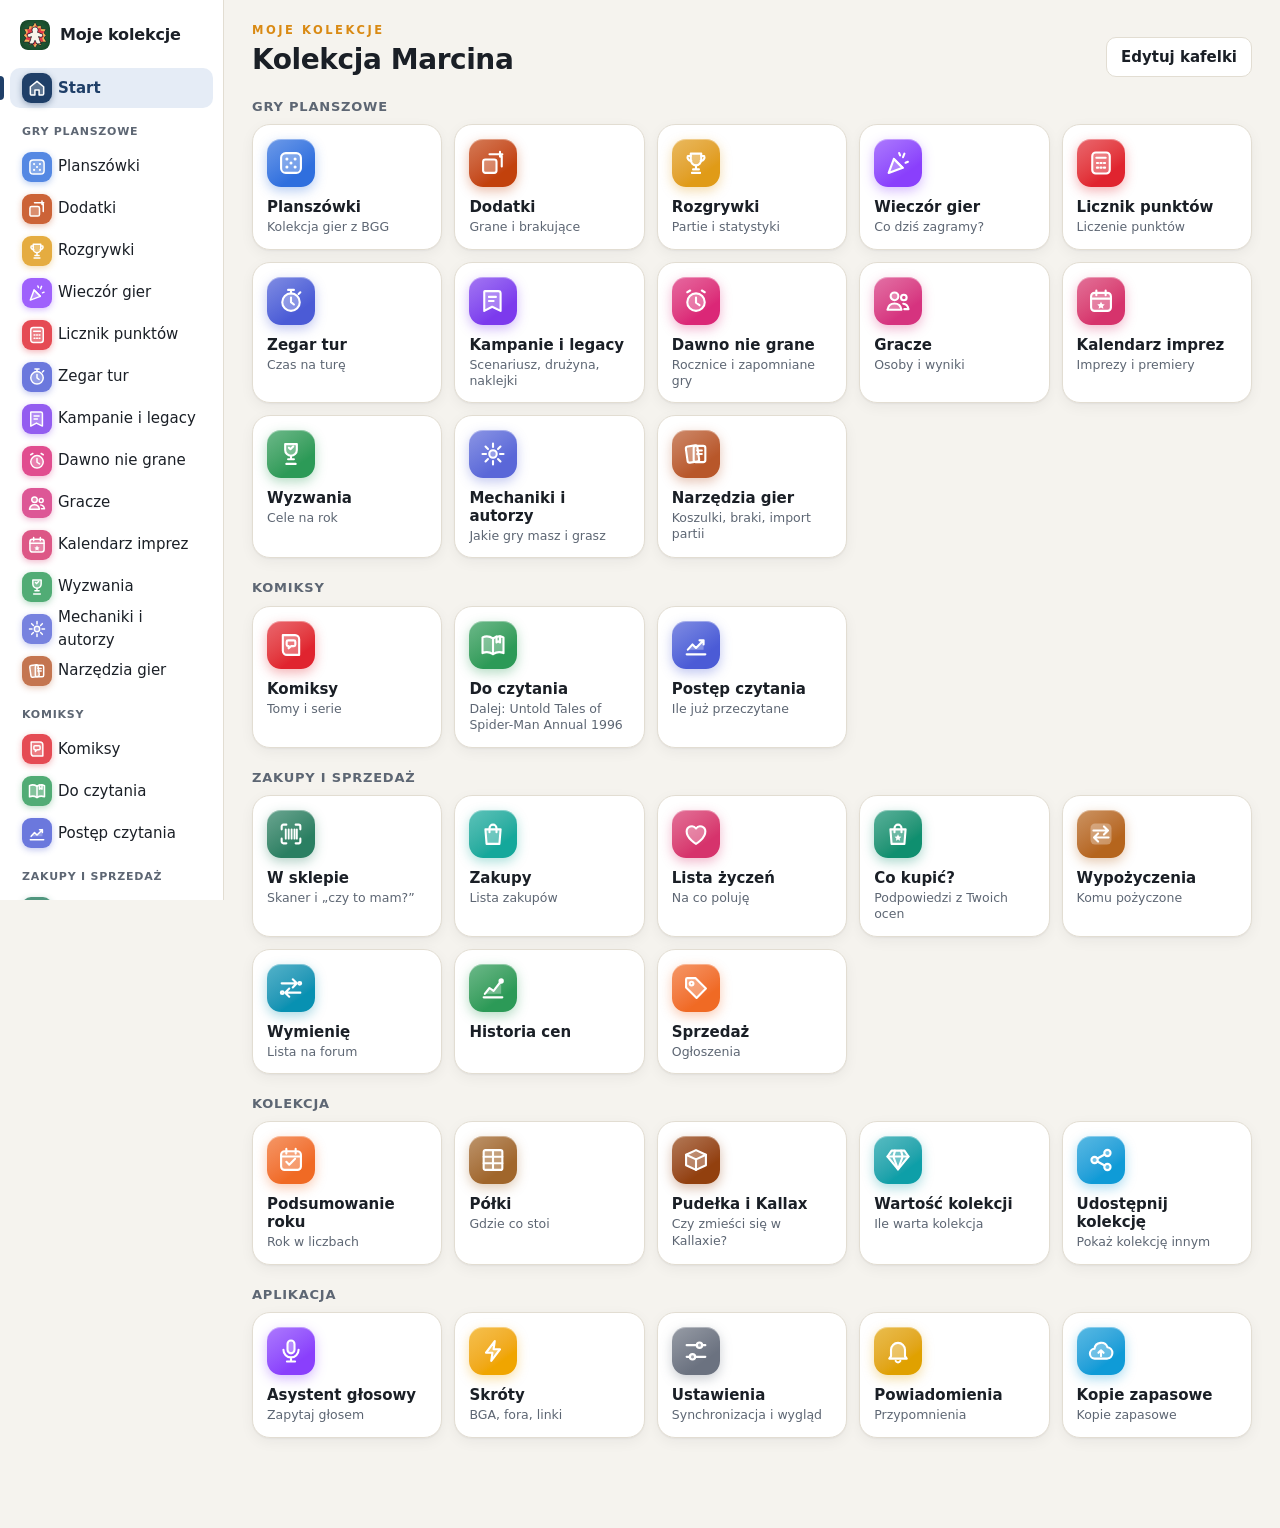
==== commit 6dd461cf: "Półki: widok regału w prawdziwych wymiarach – przybliżanie, okładki, przemeblowanie; wymiary pudełek" ====
--- a/index.html
+++ b/index.html
@@ -9,9 +9,8 @@
 <link rel="icon" href="icons/icon.svg" type="image/svg+xml">
 <link rel="apple-touch-icon" href="icons/icon-192.png">
 <link rel="stylesheet" href="style.css">
-<link rel="stylesheet" href="motyw-kadr.css">
 <script>/* Wygląd z Ustawień (core/wyglad.js): styl ikon i motyw, ustawiane przed narysowaniem strony */
-try{var w=JSON.parse(localStorage.getItem('wyglad')||'{}'),h=document.documentElement;h.dataset.ikony=w.ikony||'kolor';h.dataset.styl=w.styl||'kadr';if(w.motyw==='light'||w.motyw==='dark')h.dataset.theme=w.motyw;if(w.splash==='0')h.dataset.splash='0';}catch(e){document.documentElement.dataset.ikony='kolor';document.documentElement.dataset.styl='kadr';}</script>
+try{var w=JSON.parse(localStorage.getItem('wyglad')||'{}'),h=document.documentElement;h.dataset.ikony=w.ikony||'kolor';if(w.motyw==='light'||w.motyw==='dark')h.dataset.theme=w.motyw;if(w.splash==='0')h.dataset.splash='0';}catch(e){document.documentElement.dataset.ikony='kolor';}</script>
 </head>
 <body>
 <!-- Ekran startowy (core/splash.js): znika po 2 s -->
@@ -65,6 +64,7 @@
 <script src="moduly/polki/polki.js"></script>
 <script src="moduly/polki/zdjecia.js"></script>
 <script src="moduly/polki/uklad.js"></script>
+<script src="moduly/polki/regal.js"></script>
 <script src="moduly/wishlista/wishlista.js"></script>
 <script src="moduly/powiadomienia/powiadomienia.js"></script>
 <script src="moduly/widzet/widzet.js"></script>
@@ -87,7 +87,6 @@
 <script src="moduly/gry-plus/ciemny-stol.js"></script>
 <!-- /Moduły -->
 <script src="core/wyglad.js"></script>
-<script src="core/klik.js"></script>
 <script src="core/splash.js"></script>
 <script src="core/przewijanie.js"></script>
 <script>App.start();</script>
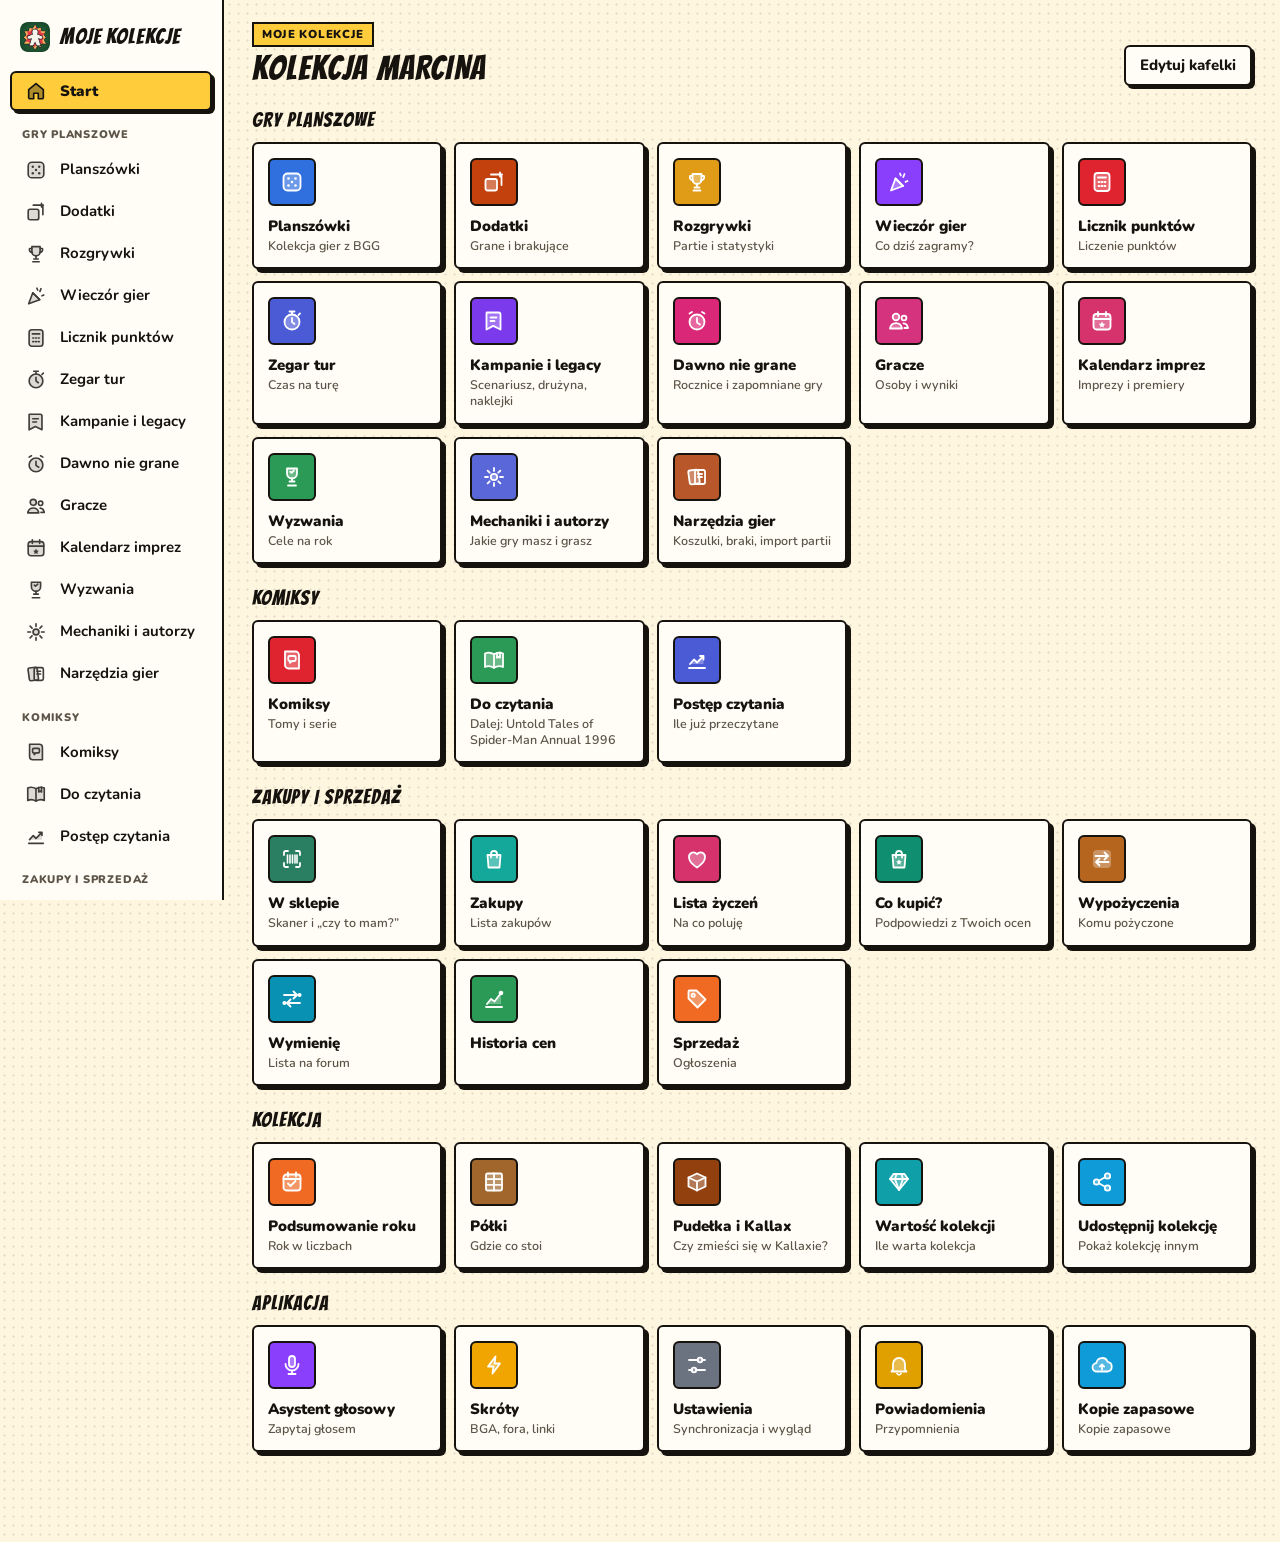
==== commit cad862c2: "Merge branch 'pr39' into claude/project-thread-2mdxo0 # Conflicts: #	sw.js" ====
--- a/index.html
+++ b/index.html
@@ -9,8 +9,9 @@
 <link rel="icon" href="icons/icon.svg" type="image/svg+xml">
 <link rel="apple-touch-icon" href="icons/icon-192.png">
 <link rel="stylesheet" href="style.css">
+<link rel="stylesheet" href="motyw-kadr.css">
 <script>/* Wygląd z Ustawień (core/wyglad.js): styl ikon i motyw, ustawiane przed narysowaniem strony */
-try{var w=JSON.parse(localStorage.getItem('wyglad')||'{}'),h=document.documentElement;h.dataset.ikony=w.ikony||'kolor';if(w.motyw==='light'||w.motyw==='dark')h.dataset.theme=w.motyw;if(w.splash==='0')h.dataset.splash='0';}catch(e){document.documentElement.dataset.ikony='kolor';}</script>
+try{var w=JSON.parse(localStorage.getItem('wyglad')||'{}'),h=document.documentElement;h.dataset.ikony=w.ikony||'kolor';h.dataset.styl=w.styl||'kadr';if(w.motyw==='light'||w.motyw==='dark')h.dataset.theme=w.motyw;if(w.splash==='0')h.dataset.splash='0';}catch(e){document.documentElement.dataset.ikony='kolor';document.documentElement.dataset.styl='kadr';}</script>
 </head>
 <body>
 <!-- Ekran startowy (core/splash.js): znika po 2 s -->
@@ -87,6 +88,7 @@
 <script src="moduly/gry-plus/ciemny-stol.js"></script>
 <!-- /Moduły -->
 <script src="core/wyglad.js"></script>
+<script src="core/klik.js"></script>
 <script src="core/splash.js"></script>
 <script src="core/przewijanie.js"></script>
 <script>App.start();</script>
--- a/motyw-kadr.css
+++ b/motyw-kadr.css
@@ -0,0 +1,194 @@
+/* Motyw „Kadr” – komiksowy wygląd aplikacji (wybór Marcina, 2026-11-26, wariant C+).
+ * Działa tylko gdy <html data-styl="kadr"> (domyślnie; w Ustawieniach › Wygląd można wrócić do „Klasyczny”).
+ * Zasady: papier z rastrem, grube kontury i twarde cienie na kartach i przyciskach, żółty dolny pasek,
+ * komiksowe litery (Bangers) w tytułach i głównych przyciskach, spokojne wiersze list (cienka linia).
+ * Zielony nadal znaczy „przeczytane / mam”. Czcionki są w folderze fonts/ (działają offline). */
+
+@font-face { font-family: "Bangers"; font-style: normal; font-weight: 400; font-display: swap; src: url(fonts/bangers-latin-ext.woff2) format("woff2"); unicode-range: U+0100-02BA, U+02BD-02C5, U+02C7-02CC, U+02CE-02D7, U+02DD-02FF, U+0304, U+0308, U+0329, U+1D00-1DBF, U+1E00-1E9F, U+1EF2-1EFF, U+2020, U+20A0-20AB, U+20AD-20C4, U+2113, U+2C60-2C7F, U+A720-A7FF; }
+@font-face { font-family: "Bangers"; font-style: normal; font-weight: 400; font-display: swap; src: url(fonts/bangers-latin.woff2) format("woff2"); unicode-range: U+0000-00FF, U+0131, U+0152-0153, U+02BB-02BC, U+02C6, U+02DA, U+02DC, U+0304, U+0308, U+0329, U+2000-206F, U+20AC, U+2122, U+2191, U+2193, U+2212, U+2215, U+FEFF, U+FFFD; }
+@font-face { font-family: "Nunito"; font-style: normal; font-weight: 500 900; font-display: swap; src: url(fonts/nunito-latin-ext.woff2) format("woff2"); unicode-range: U+0100-02BA, U+02BD-02C5, U+02C7-02CC, U+02CE-02D7, U+02DD-02FF, U+0304, U+0308, U+0329, U+1D00-1DBF, U+1E00-1E9F, U+1EF2-1EFF, U+2020, U+20A0-20AB, U+20AD-20C4, U+2113, U+2C60-2C7F, U+A720-A7FF; }
+@font-face { font-family: "Nunito"; font-style: normal; font-weight: 500 900; font-display: swap; src: url(fonts/nunito-latin.woff2) format("woff2"); unicode-range: U+0000-00FF, U+0131, U+0152-0153, U+02BB-02BC, U+02C6, U+02DA, U+02DC, U+0304, U+0308, U+0329, U+2000-206F, U+20AC, U+2122, U+2191, U+2193, U+2212, U+2215, U+FEFF, U+FFFD; }
+
+/* ---------- Kolory: dzień ---------- */
+html[data-styl="kadr"] {
+  --bg: #fff6e0; --surface: #fffdf6; --surface2: #f6ecd2; --text: #16130f; --muted: #5c5448; --line: #e6dcc6;
+  --ink: #16130f; --sh: #16130f; --dot: rgba(22,19,15,.09);
+  --accent: #d8352a; --accent-soft: #fde1dc; --on-accent: #ffffff;
+  --accent-2: #ffcd3c; --accent-2-soft: #fff0c2; --on-yl: #16130f;
+  --blue: #2f6fd6;
+  --ok: #2f9e58; --ok-soft: #c9efc4; --on-ok: #ffffff; --bad: #c8342a; --bad-soft: #fde1dc;
+  --radius: 6px; --radius-s: 6px;
+  --shadow: 4px 4px 0 var(--sh); --shadow-lg: 6px 6px 0 var(--sh);
+  --nav-bg: #ffcd3c; --nav-line: #16130f; --nav-tx: #16130f; --nav-on: #16130f; --nav-on-tx: #ffcd3c;
+  --f-comic: "Bangers", "Impact", "Arial Narrow", sans-serif;
+  --f-text: "Nunito", system-ui, -apple-system, "Segoe UI", Roboto, sans-serif;
+  color-scheme: light;
+}
+/* ---------- Kolory: noc ---------- */
+@media (prefers-color-scheme: dark) {
+  html[data-styl="kadr"]:not([data-theme="light"]) {
+    --bg: #1a1712; --surface: #26221b; --surface2: #302a21; --text: #f1e4c3; --muted: #b5aa91; --line: #3a342a;
+    --ink: #f1e4c3; --sh: #000000; --dot: rgba(255,236,190,.07);
+    --accent: #e04a3c; --accent-soft: #43241f; --on-accent: #ffffff;
+    --accent-2: #ffcd3c; --accent-2-soft: #3b3018; --blue: #3a73d8;
+    --ok: #34a85e; --ok-soft: #1f3d29; --on-ok: #ffffff; --bad: #ef7a68; --bad-soft: #43241f;
+    --nav-bg: #211d17; --nav-line: #ffcd3c; --nav-tx: #f1e4c3; --nav-on: #ffcd3c; --nav-on-tx: #16130f;
+    color-scheme: dark;
+  }
+}
+html[data-styl="kadr"][data-theme="dark"] {
+  --bg: #1a1712; --surface: #26221b; --surface2: #302a21; --text: #f1e4c3; --muted: #b5aa91; --line: #3a342a;
+  --ink: #f1e4c3; --sh: #000000; --dot: rgba(255,236,190,.07);
+  --accent: #e04a3c; --accent-soft: #43241f; --on-accent: #ffffff;
+  --accent-2: #ffcd3c; --accent-2-soft: #3b3018; --blue: #3a73d8;
+  --ok: #34a85e; --ok-soft: #1f3d29; --on-ok: #ffffff; --bad: #ef7a68; --bad-soft: #43241f;
+  --nav-bg: #211d17; --nav-line: #ffcd3c; --nav-tx: #f1e4c3; --nav-on: #ffcd3c; --nav-on-tx: #16130f;
+  color-scheme: dark;
+}
+
+/* ---------- Podstawa ---------- */
+html[data-styl="kadr"] body { font-family: var(--f-text); font-weight: 600; background-color: var(--bg); background-image: radial-gradient(var(--dot) 1.2px, transparent 1.3px); background-size: 9px 9px; }
+html[data-styl="kadr"] #main h1, html[data-styl="kadr"] #main > h2:first-child, html[data-styl="kadr"] #main > div:first-child > h2:first-child, html[data-styl="kadr"] #main > div > h2:first-child,
+html[data-styl="kadr"] #main .st-head h1 { font-family: var(--f-comic); font-weight: 400; letter-spacing: .035em; text-transform: uppercase; font-size: 34px; line-height: 1.02; }
+html[data-styl="kadr"] h2 { font-weight: 900; letter-spacing: 0; }
+html[data-styl="kadr"] h3 { font-weight: 900; }
+html[data-styl="kadr"] a { color: var(--accent); font-weight: 800; }
+
+/* ---------- Karty, listy, kafelki, statystyki ---------- */
+html[data-styl="kadr"] .card, html[data-styl="kadr"] .list, html[data-styl="kadr"] .stat, html[data-styl="kadr"] .tile,
+html[data-styl="kadr"] #main .kx-tile, html[data-styl="kadr"] #main .spr .box, html[data-styl="kadr"] #main .spr .stat, html[data-styl="kadr"] div.err {
+  background: var(--surface); border: 2.5px solid var(--ink); border-radius: 6px; box-shadow: var(--shadow); }
+html[data-styl="kadr"] .tile:hover, html[data-styl="kadr"] #main .kx-tile:hover { transform: translate(-2px, -2px); box-shadow: 6px 6px 0 var(--sh); }
+html[data-styl="kadr"] .tile .cov, html[data-styl="kadr"] #main .kx-cov { border-bottom: 2px solid var(--ink); }
+html[data-styl="kadr"] .tile .t { font-weight: 800; }
+html[data-styl="kadr"] .li { border-bottom: 1px solid var(--line); }
+html[data-styl="kadr"] .li .t { font-weight: 800; }
+html[data-styl="kadr"] .li img, html[data-styl="kadr"] .li .ph { border: 1.5px solid var(--ink); border-radius: 3px; }
+html[data-styl="kadr"] .li .num { font-family: var(--f-comic); font-weight: 400; font-size: 22px; letter-spacing: .02em; }
+html[data-styl="kadr"] .stat .v, html[data-styl="kadr"] #main .spr .stat b { font-family: var(--f-comic); font-weight: 400; letter-spacing: .03em; font-size: 30px; }
+html[data-styl="kadr"] .empty { border: 2.5px dashed var(--ink); border-radius: 6px; background: var(--surface); }
+html[data-styl="kadr"] .detail .cover, html[data-styl="kadr"] #main .kx-det .kx-cov { border: 2.5px solid var(--ink); border-radius: 4px; box-shadow: var(--shadow); }
+html[data-styl="kadr"] .hbar { border: 1.5px solid var(--ink); border-radius: 3px; height: 12px; }
+html[data-styl="kadr"] .hbar > i, html[data-styl="kadr"] .bars .b { border-radius: 0; }
+html[data-styl="kadr"] .bars .b { border: 1.5px solid var(--ink); border-bottom: 0; }
+html[data-styl="kadr"] table.tbl th { font-family: var(--f-comic); font-weight: 400; font-size: 15px; letter-spacing: .05em; color: var(--text); border-bottom: 2.5px solid var(--ink); }
+
+/* ---------- Przyciski: twardy cień, po naciśnięciu „wciskają się” w papier ---------- */
+html[data-styl="kadr"] button, html[data-styl="kadr"] .btn {
+  border: 2.5px solid var(--ink); border-radius: 6px; background: var(--surface); color: var(--text); font-weight: 800; box-shadow: 3px 3px 0 var(--sh); transition: transform .06s, box-shadow .06s; }
+html[data-styl="kadr"] button:hover, html[data-styl="kadr"] .btn:hover { background: var(--surface2); border-color: var(--ink); }
+html[data-styl="kadr"] button:active, html[data-styl="kadr"] .btn:active { transform: translate(3px, 3px); box-shadow: 0 0 0 var(--sh); }
+html[data-styl="kadr"] button.primary, html[data-styl="kadr"] .btn.primary, html[data-styl="kadr"] #main .spr .btn:not(.ghost) {
+  background: var(--accent); border-color: var(--ink); color: var(--on-accent); font-family: var(--f-comic); font-weight: 400; font-size: 19px; letter-spacing: .05em; }
+html[data-styl="kadr"] button.primary:hover { background: color-mix(in srgb, var(--accent) 88%, black); }
+html[data-styl="kadr"] button.ghost { background: transparent; box-shadow: none; border-color: transparent; }
+html[data-styl="kadr"] button.ghost:active { transform: none; }
+html[data-styl="kadr"] button.small { box-shadow: 2px 2px 0 var(--sh); border-width: 2px; }
+html[data-styl="kadr"] button:disabled { box-shadow: none; }
+html[data-styl="kadr"] #main > .row:first-child > button { min-height: 46px; }
+
+/* ---------- Pola, przełączniki, chipy ---------- */
+html[data-styl="kadr"] input, html[data-styl="kadr"] select, html[data-styl="kadr"] textarea,
+html[data-styl="kadr"] #main .kx-bar input[type=search], html[data-styl="kadr"] #main .kx-bar select, html[data-styl="kadr"] #main .spr input, html[data-styl="kadr"] #main .spr select, html[data-styl="kadr"] #main .spr textarea {
+  border: 2px solid var(--ink); border-radius: 6px; background-color: var(--surface); color: var(--text); font-weight: 600; }
+html[data-styl="kadr"] input:focus, html[data-styl="kadr"] select:focus, html[data-styl="kadr"] textarea:focus { outline: 3px solid var(--accent-2); outline-offset: 1px; }
+html[data-styl="kadr"] .seg, html[data-styl="kadr"] #main .spr .seg { border: 2px solid var(--ink); border-radius: 6px; box-shadow: 3px 3px 0 var(--sh); background: var(--surface); }
+html[data-styl="kadr"] .seg button { border: 0; border-left: 2px solid var(--ink); box-shadow: none; border-radius: 0; }
+html[data-styl="kadr"] .seg button:first-child { border-left: 0; }
+html[data-styl="kadr"] .seg button:active { transform: none; }
+html[data-styl="kadr"] .seg button.on, html[data-styl="kadr"] #main .spr .seg button.on, html[data-styl="kadr"] #main .kx-chip.on { background: var(--nav-on); color: var(--nav-on-tx); border-color: var(--ink); }
+html[data-styl="kadr"] #main .spr .seg { box-shadow: none; border: 0; background: none; }
+html[data-styl="kadr"] #main .kx-chip, html[data-styl="kadr"] #main .spr .seg button { border: 2px solid var(--ink); border-radius: 4px; background: var(--surface); box-shadow: 2px 2px 0 var(--sh); font-weight: 800; }
+html[data-styl="kadr"] .chip { border-radius: 4px; border: 1.5px solid var(--ink); background: var(--surface); color: var(--text); font-weight: 700; }
+html[data-styl="kadr"] .badge, html[data-styl="kadr"] #main .kx-b { border-radius: 3px; font-weight: 800; }
+html[data-styl="kadr"] .badge.sale, html[data-styl="kadr"] #main .kx-b.sale { background: var(--accent-2); color: var(--on-yl); border: 1.5px solid #16130f; }
+html[data-styl="kadr"] .tabs { border-bottom: 2.5px solid var(--ink); }
+html[data-styl="kadr"] .tabs button { border: 0; box-shadow: none; border-bottom: 4px solid transparent; font-weight: 800; }
+html[data-styl="kadr"] .tabs button:active { transform: none; }
+html[data-styl="kadr"] .tabs button.on { border-bottom-color: var(--accent); color: var(--text); }
+html[data-styl="kadr"] .toolbar { background: transparent; }
+@media (max-width: 760px) { html[data-styl="kadr"] .toolbar { background: var(--bg); border-bottom: 2px solid var(--ink); } }
+html[data-styl="kadr"] #main .kx-bar { background: transparent; }
+
+/* pola wyboru: kwadrat z konturem, zaznaczony = zielony z białym ptaszkiem */
+html[data-styl="kadr"] #main input[type=checkbox], html[data-styl="kadr"] dialog input[type=checkbox] {
+  -webkit-appearance: none; appearance: none; width: 22px; height: 22px; min-height: 0; padding: 0; border: 2px solid var(--ink); border-radius: 4px; background: var(--surface) center / 16px no-repeat; cursor: pointer; flex: 0 0 auto; }
+html[data-styl="kadr"] #main input[type=checkbox]:checked, html[data-styl="kadr"] dialog input[type=checkbox]:checked {
+  background-color: var(--ok); border-color: var(--ok); background-image: url("data:image/svg+xml,%3Csvg xmlns='http://www.w3.org/2000/svg' viewBox='0 0 24 24' fill='none' stroke='white' stroke-width='3.6' stroke-linecap='round' stroke-linejoin='round'%3E%3Cpath d='M5 12.5l4.5 4.5L19 7.5'/%3E%3C/svg%3E"); }
+html[data-styl="kadr"] #main .kx-row input[type=checkbox] { width: 24px; height: 24px; }
+
+/* ---------- Nawigacja ---------- */
+html[data-styl="kadr"] #nav { background: var(--surface); border-right: 2.5px solid var(--ink); }
+html[data-styl="kadr"] #nav .brand { font-family: var(--f-comic); font-weight: 400; font-size: 22px; letter-spacing: .04em; text-transform: uppercase; }
+html[data-styl="kadr"] #nav button { border: 2px solid transparent; box-shadow: none; background: none; font-weight: 700; }
+html[data-styl="kadr"] #nav button:active { transform: none; }
+html[data-styl="kadr"] #nav button:hover { background: var(--surface2); }
+html[data-styl="kadr"] #nav button.active { background: var(--accent-2); color: var(--on-yl); border-color: #16130f; box-shadow: 3px 3px 0 var(--sh); font-weight: 900; }
+html[data-styl="kadr"] #nav button.active::before { display: none; }
+html[data-styl="kadr"] #nav .nav-h { color: var(--muted); font-weight: 900; }
+/* ikony: jednolity tusz zamiast kolorowych kafelków */
+html[data-styl="kadr"][data-ikony] #nav .ico svg.ic { background: none; box-shadow: none; color: currentColor; padding: 0; width: 22px; height: 22px; opacity: 1; }
+html[data-styl="kadr"][data-ikony] #nav button:not(.active) .ico { color: var(--text); }
+html[data-styl="kadr"][data-ikony] #nav .ico svg.ic .f { fill: currentColor; fill-opacity: .18; }
+html[data-styl="kadr"][data-ikony] #nav button.active .ico svg.ic .f { fill-opacity: .35; }
+html[data-styl="kadr"][data-ikony] #nav button.active .ico { color: #16130f; }
+@media (max-width: 760px) {
+  html[data-styl="kadr"] #nav { background: var(--nav-bg); border-top: 3px solid var(--nav-line); border-right: 0; backdrop-filter: none; -webkit-backdrop-filter: none; }
+  html[data-styl="kadr"] #nav > button { color: var(--nav-tx); background: none; border: 0; box-shadow: none; font-family: var(--f-comic); font-weight: 400; font-size: 14px; letter-spacing: .05em; text-transform: uppercase; }
+  html[data-styl="kadr"][data-ikony] #nav > button .ico { color: var(--nav-tx); padding: 3px 14px; border-radius: 6px; }
+  html[data-styl="kadr"][data-ikony] #nav > button .ico svg.ic { width: 24px; height: 24px; }
+  html[data-styl="kadr"] #nav > button.active { color: var(--nav-tx); background: none; box-shadow: none; }
+  html[data-styl="kadr"][data-ikony] #nav > button.active .ico { background: var(--nav-on); color: var(--nav-on-tx); }
+  html[data-styl="kadr"] #nav .more-sheet { background: var(--surface); border: 2.5px solid var(--ink); border-radius: 6px; box-shadow: var(--shadow-lg); }
+  html[data-styl="kadr"] #nav .more-sheet button { background: var(--surface2); border: 2px solid var(--ink); box-shadow: 2px 2px 0 var(--sh); color: var(--text); }
+  html[data-styl="kadr"] #nav .more-sheet button.active { background: var(--accent-2); color: var(--on-yl); }
+  html[data-styl="kadr"][data-ikony] #nav .more-sheet .ico svg.ic { width: 28px; height: 28px; }
+  html[data-styl="kadr"][data-ikony] #nav .more-sheet button:not(.active) .ico { color: var(--text); }
+  html[data-styl="kadr"] #nav.open .more-sheet .ms-h { font-family: var(--f-comic); font-weight: 400; font-size: 15px; letter-spacing: .05em; color: var(--text); }
+}
+
+/* ---------- Start (core/start.js) ---------- */
+html[data-styl="kadr"] .st-head small { display: inline-block; background: var(--accent-2); color: var(--on-yl); border: 2px solid #16130f; padding: 2px 8px; letter-spacing: .06em; font-weight: 900; }
+html[data-styl="kadr"] .st-sub { font-family: var(--f-comic); font-weight: 400; font-size: 20px; letter-spacing: .05em; color: var(--text); margin: 22px 0 10px; }
+html[data-styl="kadr"] .st-tile { border: 2.5px solid var(--ink); border-radius: 6px; box-shadow: var(--shadow); background: var(--surface); }
+html[data-styl="kadr"] .st-tile:hover { transform: translate(-2px, -2px); box-shadow: 6px 6px 0 var(--sh); border-color: var(--ink); }
+html[data-styl="kadr"] .st-tile:active { transform: translate(4px, 4px); box-shadow: 0 0 0 var(--sh); }
+html[data-styl="kadr"] .st-tile b { font-weight: 900; }
+html[data-styl="kadr"][data-ikony] .st-ic svg.ic { border: 2px solid #16130f; border-radius: 6px; box-shadow: none; background: var(--ik); color: #fff; }
+html[data-styl="kadr"][data-ikony] .st-ic svg.ic .f { fill: #fff; fill-opacity: .3; }
+
+/* ---------- Komiksy i kolejność czytania ---------- */
+html[data-styl="kadr"] #main .kx-next { background: var(--accent-2); color: var(--on-yl); border: 2.5px solid #16130f; border-radius: 6px; box-shadow: 4px 4px 0 var(--sh); }
+html[data-styl="kadr"] #main .kx-next h3 { font-weight: 900; color: var(--on-yl); }
+html[data-styl="kadr"] #main .kx-next .kx-muted, html[data-styl="kadr"] #main .kx-next small, html[data-styl="kadr"] #main .kx-next p { color: #4a4337; }
+html[data-styl="kadr"] #main .kx-next + h3 { font-family: var(--f-comic); font-weight: 400; font-size: 19px; letter-spacing: .05em; color: var(--text); text-transform: uppercase; }
+html[data-styl="kadr"] #main .kx-btns button, html[data-styl="kadr"] #main .kx-btns a, html[data-styl="kadr"] #main .kx-btns label.btn {
+  border: 2.5px solid #16130f !important; background: #fffdf6; color: #16130f; box-shadow: 3px 3px 0 #16130f; font-weight: 800; }
+html[data-styl="kadr"] #main .kx-btns:not(.kx-next .kx-btns) button, html[data-styl="kadr"] #main .kx-btns:not(.kx-next .kx-btns) a { border-color: var(--ink) !important; background: var(--surface); color: var(--text); box-shadow: 3px 3px 0 var(--sh); }
+html[data-styl="kadr"] #main .kx-btns .pri, html[data-styl="kadr"] #main .kx-btns:not(.kx-next .kx-btns) .pri { background: var(--ok); color: #fff; font-family: var(--f-comic); font-weight: 400; font-size: 21px !important; letter-spacing: .05em; }
+html[data-styl="kadr"] #main .kx-row { border-bottom: 1px solid var(--line); }
+html[data-styl="kadr"] #main .kx-row.read { background: var(--ok-soft); border-bottom-color: color-mix(in srgb, var(--ok) 30%, var(--ok-soft)); }
+html[data-styl="kadr"] #main .kx-row.hdr { background: var(--accent-2); color: var(--on-yl); border-top: 2px solid var(--ink); border-bottom: 2px solid var(--ink); font-family: var(--f-comic); font-weight: 400; letter-spacing: .05em; font-size: 16px; }
+html[data-styl="kadr"] #main .kx-row button { box-shadow: 2px 2px 0 var(--sh); border-width: 2px; }
+html[data-styl="kadr"] #main .kx-prog { height: 18px; border: 2px solid var(--ink); border-radius: 4px; background: var(--surface); box-shadow: 3px 3px 0 var(--sh); overflow: hidden; }
+html[data-styl="kadr"] #main .kx-prog div { border-radius: 0; border-right: 2px solid var(--ink); }
+html[data-styl="kadr"] #main .kx-stars button.on { background: var(--accent-2); color: var(--on-yl); border-color: var(--ink); }
+
+/* ---------- Okna, komunikaty ---------- */
+html[data-styl="kadr"] dialog.dlg { border: 3px solid var(--ink); border-radius: 8px; box-shadow: 6px 6px 0 var(--sh); }
+html[data-styl="kadr"] dialog.dlg h3 { font-family: var(--f-comic); font-weight: 400; font-size: 24px; letter-spacing: .04em; }
+html[data-styl="kadr"] .dlg-btns { border-top: 2px solid var(--ink); }
+@media (max-width: 760px) { html[data-styl="kadr"] dialog.dlg { border-radius: 10px 10px 0 0; border-bottom: 0; box-shadow: 0 -4px 0 var(--sh); } }
+html[data-styl="kadr"] #toast { background: #16130f; color: #ffcd3c; border: 2.5px solid #ffcd3c; border-radius: 6px; box-shadow: 4px 4px 0 rgba(0,0,0,.35); font-weight: 800; }
+html[data-styl="kadr"] #sk-fab, html[data-styl="kadr"] #as-fab { border: 2.5px solid var(--ink) !important; box-shadow: 3px 3px 0 var(--sh) !important; border-radius: 50% !important; }
+html[data-styl="kadr"] .pl-bgg { border: 1.5px solid var(--ink); box-shadow: 2px 2px 0 var(--sh); border-radius: 4px; }
+html[data-styl="kadr"] .wy-opt.on { background: var(--accent-2); color: var(--on-yl); border-color: #16130f; box-shadow: 3px 3px 0 var(--sh); }
+
+/* ---------- „KLIK!” po przeczytaniu (core/klik.js) ---------- */
+.klik-wybuch { position: fixed; z-index: 2000; width: 170px; height: 132px; margin: -66px 0 0 -85px; display: grid; place-items: center; pointer-events: none;
+  background: #ffcd3c; color: #16130f; font: 400 42px/1 "Bangers", "Impact", sans-serif; letter-spacing: .05em;
+  clip-path: polygon(50% 0, 60% 22%, 84% 6%, 78% 32%, 100% 38%, 82% 54%, 98% 76%, 70% 72%, 64% 100%, 48% 78%, 30% 98%, 28% 72%, 2% 80%, 16% 56%, 0 36%, 24% 32%, 16% 6%, 40% 22%);
+  filter: drop-shadow(3px 3px 0 #16130f); animation: klikBum .75s cubic-bezier(.2,1.6,.4,1) forwards; }
+.klik-wybuch span { transform: rotate(-8deg); }
+@keyframes klikBum { 0% { transform: scale(.2) rotate(-14deg); opacity: 0; } 18% { transform: scale(1.12) rotate(4deg); opacity: 1; } 32% { transform: scale(1) rotate(0); } 78% { opacity: 1; } 100% { transform: scale(1.05) rotate(0); opacity: 0; } }
+@media (prefers-reduced-motion: reduce) { .klik-wybuch { animation: klikCisza .7s linear forwards; } @keyframes klikCisza { 0%, 70% { opacity: 1; } 100% { opacity: 0; } } }
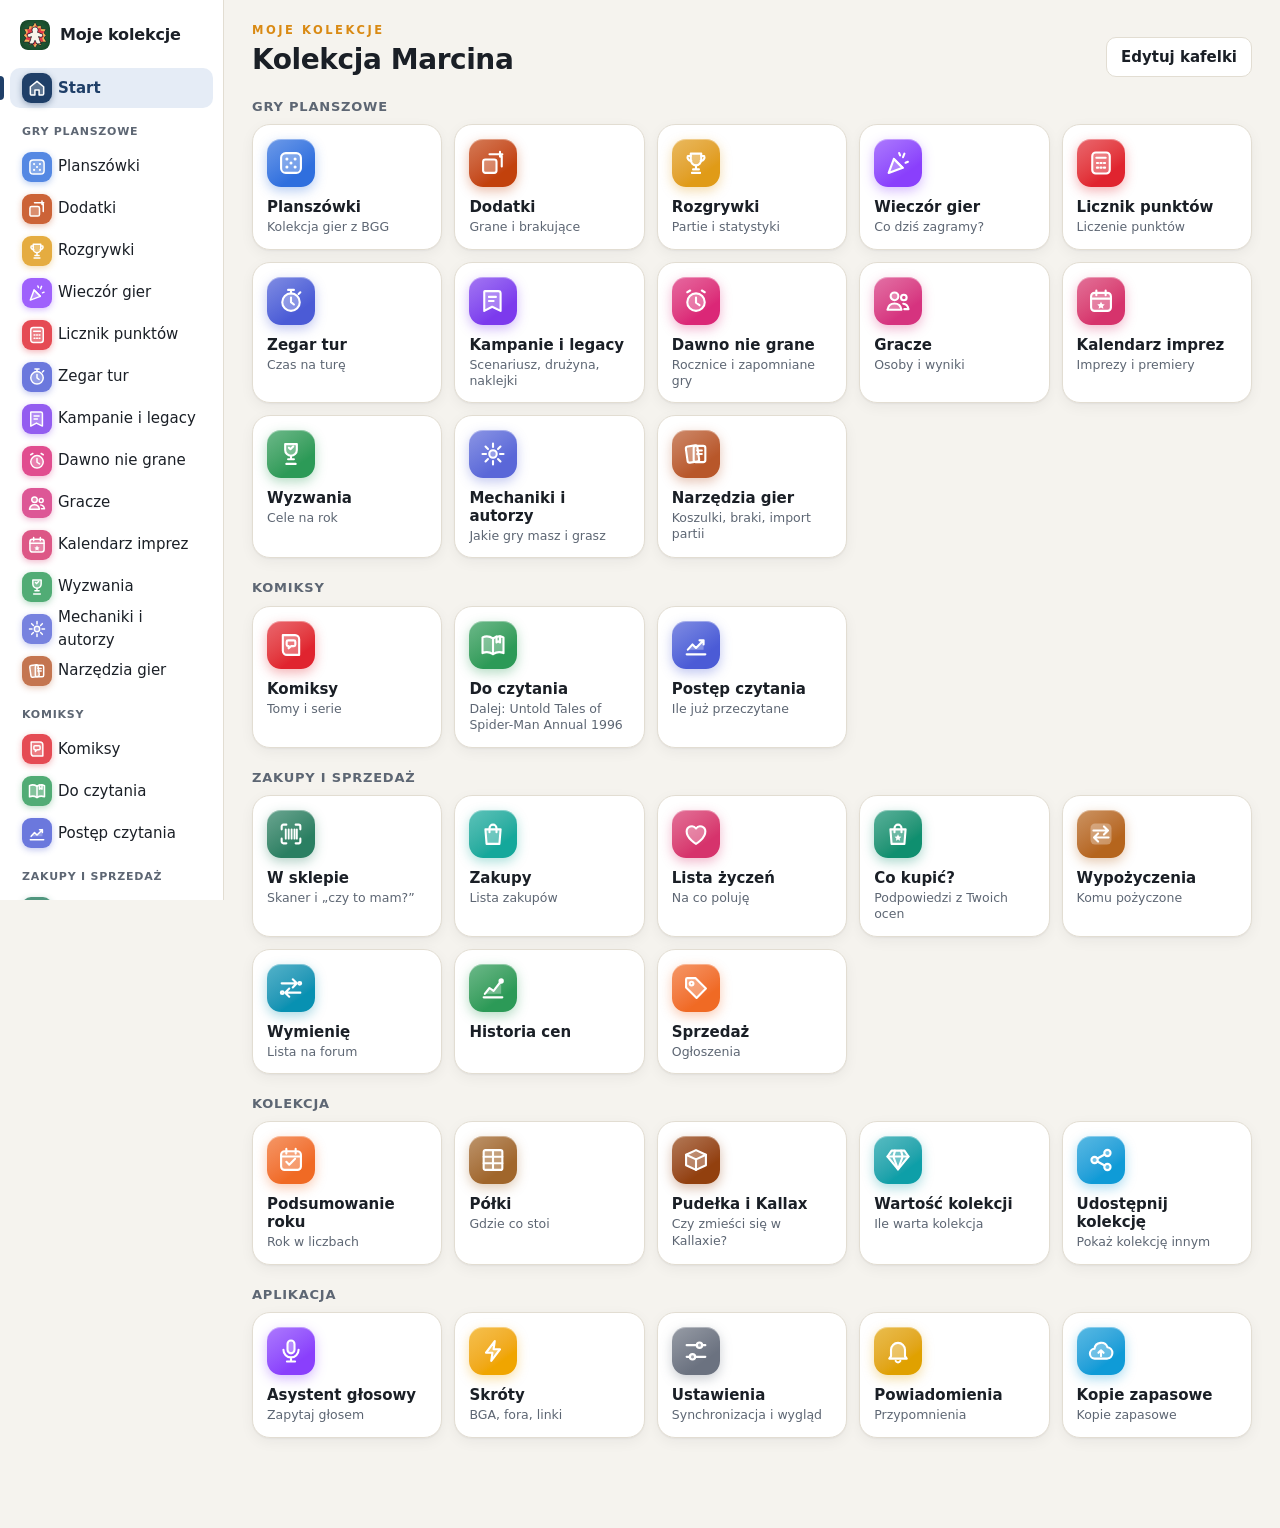
==== commit c0d6a382: "Domyślnie wygląd klasyczny, „Kadr” zostaje jako opcja w Ustawieniach › Wygląd Decyzja Marcina: na te" ====
--- a/index.html
+++ b/index.html
@@ -11,7 +11,7 @@
 <link rel="stylesheet" href="style.css">
 <link rel="stylesheet" href="motyw-kadr.css">
 <script>/* Wygląd z Ustawień (core/wyglad.js): styl ikon i motyw, ustawiane przed narysowaniem strony */
-try{var w=JSON.parse(localStorage.getItem('wyglad')||'{}'),h=document.documentElement;h.dataset.ikony=w.ikony||'kolor';h.dataset.styl=w.styl||'kadr';if(w.motyw==='light'||w.motyw==='dark')h.dataset.theme=w.motyw;if(w.splash==='0')h.dataset.splash='0';}catch(e){document.documentElement.dataset.ikony='kolor';document.documentElement.dataset.styl='kadr';}</script>
+try{var w=JSON.parse(localStorage.getItem('wyglad')||'{}'),h=document.documentElement;h.dataset.ikony=w.ikony||'kolor';h.dataset.styl=w.styl==='kadr'?'kadr':'klasyczny';if(w.motyw==='light'||w.motyw==='dark')h.dataset.theme=w.motyw;if(w.splash==='0')h.dataset.splash='0';}catch(e){document.documentElement.dataset.ikony='kolor';document.documentElement.dataset.styl='klasyczny';}</script>
 </head>
 <body>
 <!-- Ekran startowy (core/splash.js): znika po 2 s -->
--- a/motyw-kadr.css
+++ b/motyw-kadr.css
@@ -1,5 +1,5 @@
 /* Motyw „Kadr” – komiksowy wygląd aplikacji (wybór Marcina, 2026-11-26, wariant C+).
- * Działa tylko gdy <html data-styl="kadr"> (domyślnie; w Ustawieniach › Wygląd można wrócić do „Klasyczny”).
+ * Działa tylko gdy <html data-styl="kadr"> – opcja w Ustawieniach › Wygląd; domyślny jest „Klasyczny” (decyzja Marcina 2026-11-26).
  * Zasady: papier z rastrem, grube kontury i twarde cienie na kartach i przyciskach, żółty dolny pasek,
  * komiksowe litery (Bangers) w tytułach i głównych przyciskach, spokojne wiersze list (cienka linia).
  * Zielony nadal znaczy „przeczytane / mam”. Czcionki są w folderze fonts/ (działają offline). */
